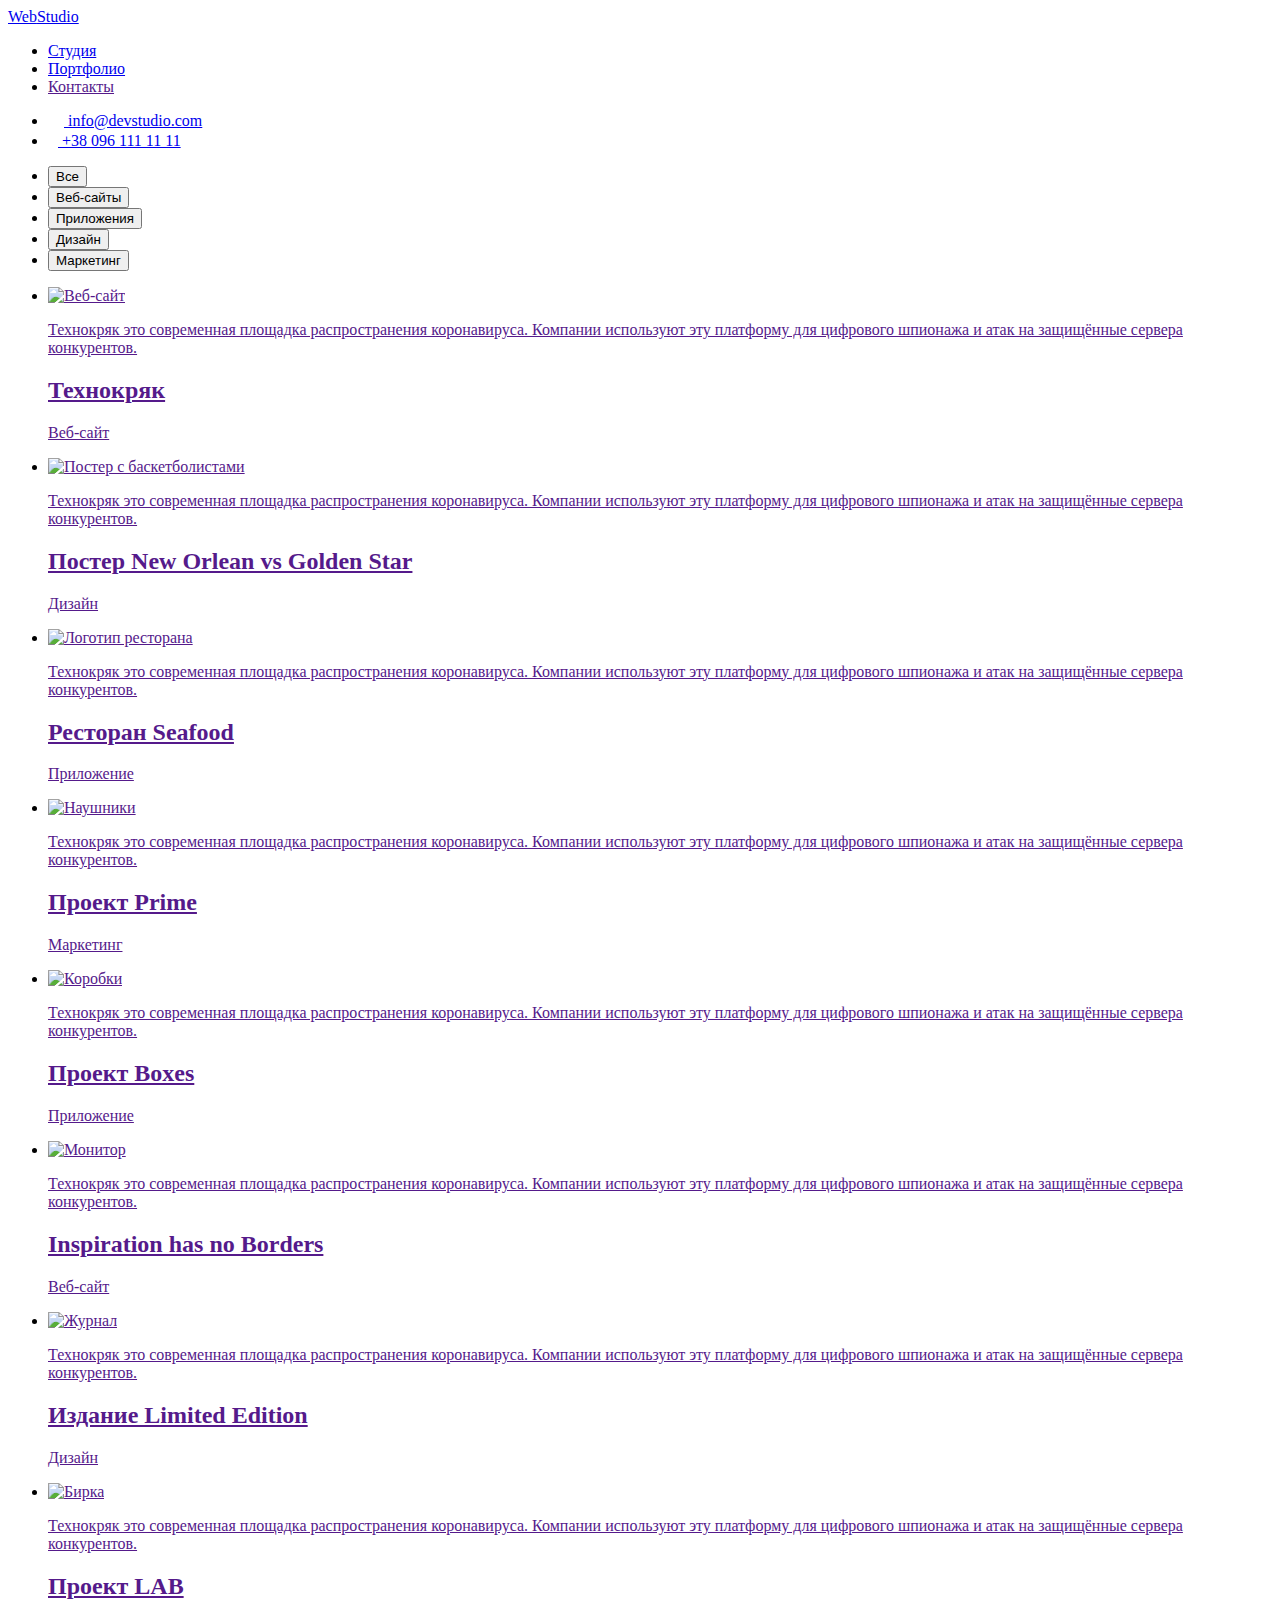
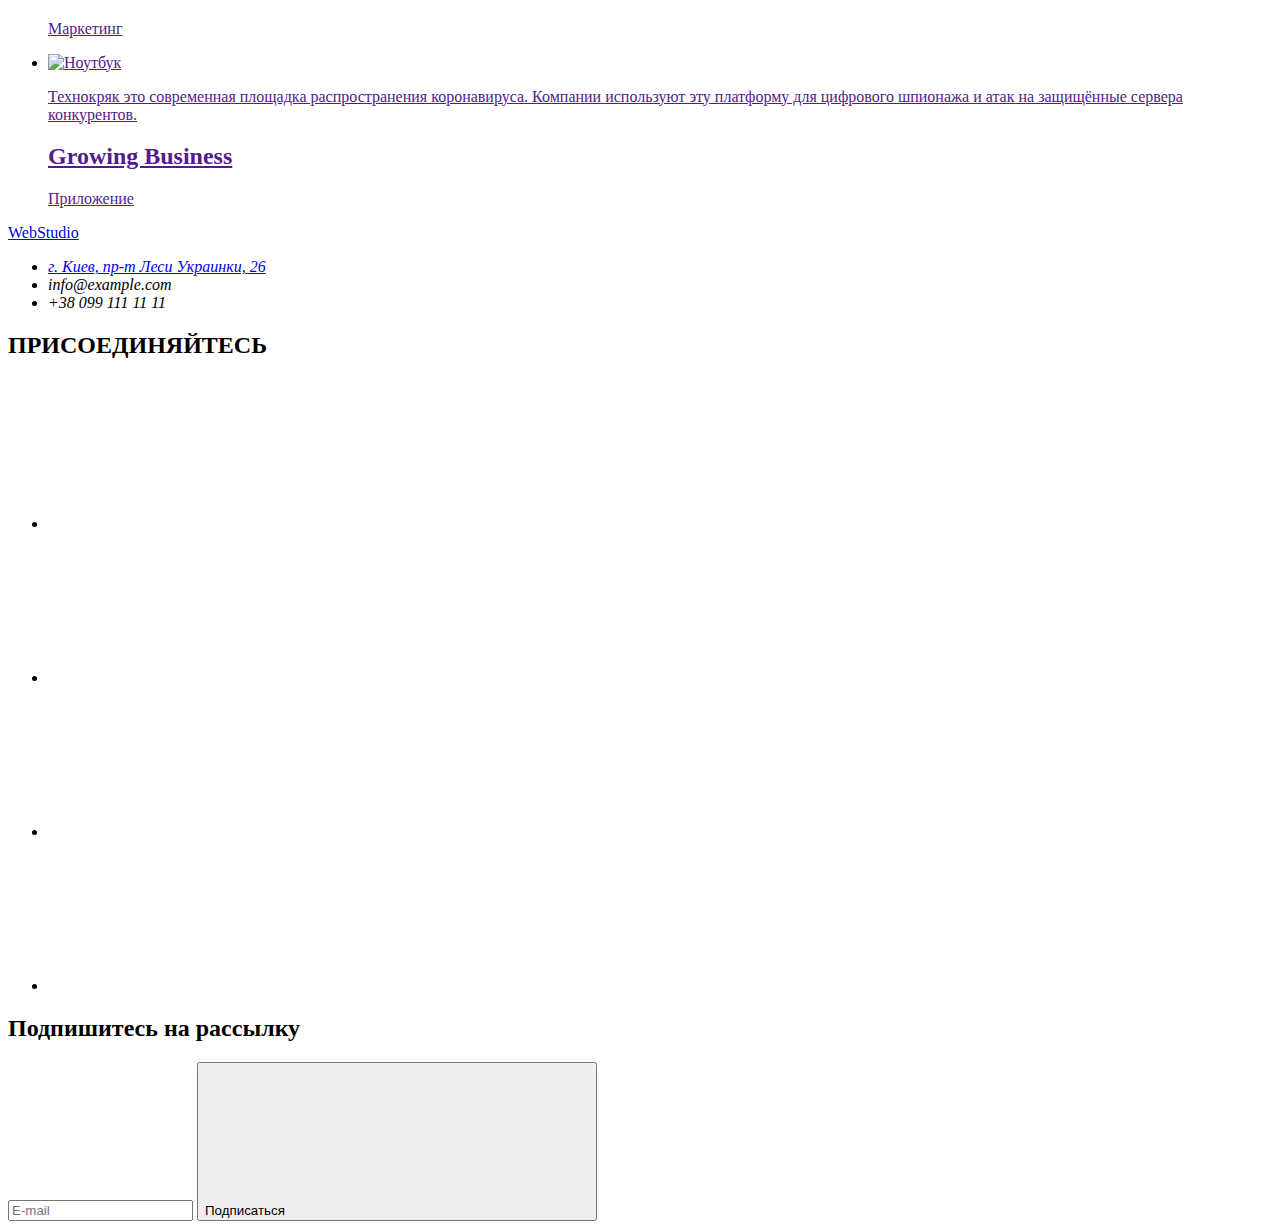
==== portfolio.html @ bdb8c8bd "Add files via upload" ====
<!DOCTYPE html>
<html lang="ru">
  <head>
    <meta charset="UTF-8" />
    <meta http-equiv="X-UA-Compatible" content="IE=edge" />
    <meta name="viewport" content="width=device-width, initial-scale=1.0" />
    <link rel="preconnect" href="https://fonts.gstatic.com" />
    <link
      href="https://fonts.googleapis.com/css2?family=Raleway:wght@700&family=Roboto:wght@400;500;700;900&display=swap"
      rel="stylesheet"
    />
    <link
      rel="stylesheet"
      href="https://cdnjs.cloudflare.com/ajax/libs/modern-normalize/1.0.0/modern-normalize.min.css"
      integrity="sha512-ISS7cAi1PEhQ8jnbJpJZMd29NlhNj4AWYyLOSp2CE/CsHxTCu+r+t0D2yoJudVrd0/8fTVPUVDzY5Tvli75u/g=="
      crossorigin="anonymous"
    />
    <link rel="stylesheet" href="./css/main.min.css" />
    <title>Document</title>
  </head>
  <body>
    <!-- Шапка сайта -->
    <header class="header">
      <div class="container header-container">
        <nav class="navigation">
          <a class="logo-link link" href="index.html">
            <span class="logo-web">Web</span
            ><span class="logo-studio">Studio</span>
          </a>
          <ul class="site-nav list">
            <li class="site-nav__item">
              <a href="index.html" class="site-nav__link link">Студия</a>
            </li>
            <li class="site-nav__item">
              <a href="portfolio.html" class="site-nav__link current link"
                >Портфолио</a
              >
            </li>
            <li class="site-nav__item">
              <a href="" class="site-nav__link link">Контакты</a>
            </li>
          </ul>
        </nav>
        <ul class="contact-list list">
          <li class="contact-link-item">
            <a href="mailto:info@devstudio.com" class="contact-link link">
              <svg class="contact-icon" width="16" height="12">
                <use href="./images/sprite.svg#icon-envelope"></use>
              </svg>
              info@devstudio.com
            </a>
          </li>
          <li class="contact-link-item">
            <a href="tel:+380961111111" class="contact-link link">
              <svg class="contact-icon" width="10" height="16">
                <use href="./images/sprite.svg#icon-smartphone"></use>
              </svg>
              +38 096 111 11 11</a
            >
          </li>
        </ul>
      </div>
    </header>
    <main>
      <!-- Портфолио -->
      <section class="section">
        <div class="container">
          <h1 hidden>Наши проекты</h1>
          <ul class="portfolio-section list">
            <li><button class="portfolio-btn" type="button">Все</button></li>
            <li>
              <button class="portfolio-btn" type="button">Веб-сайты</button>
            </li>
            <li>
              <button class="portfolio-btn" type="button">Приложения</button>
            </li>
            <li><button class="portfolio-btn" type="button">Дизайн</button></li>
            <li>
              <button class="portfolio-btn" type="button">Маркетинг</button>
            </li>
          </ul>
        </div>
        <div class="container">
          <ul class="portfolio-list list">
            <li class="portfolio-list-img">
              <a href="" class="portfolio-link-wrapper link">
                <div class="portfolio-img-wrapper">
                  <img
                    src="./images/projects/project-img-1.jpg"
                    alt="Веб-сайт"
                    width="370"
                    height="294"
                  />
                  <p class="portfolio-overlay">
                    Технокряк это современная площадка распространения
                    коронавируса. Компании используют эту платформу для
                    цифрового шпионажа и атак на защищённые сервера конкурентов.
                  </p>
                </div>
                <div class="porfolio-list-content">
                  <h2 class="portfolio-title">Технокряк</h2>
                  <p class="portfolio-text">Веб-сайт</p>
                </div>
              </a>
            </li>
            <li class="portfolio-list-img">
              <a href="" class="portfolio-link-wrapper link">
                <div class="portfolio-img-wrapper">
                  <img
                    src="./images/projects/project-img-2.jpg"
                    alt="Постер с баскетболистами"
                    width="370"
                    height="294"
                  />
                  <p class="portfolio-overlay">
                    Технокряк это современная площадка распространения
                    коронавируса. Компании используют эту платформу для
                    цифрового шпионажа и атак на защищённые сервера конкурентов.
                  </p>
                </div>
                <div class="porfolio-list-content">
                  <h2 class="portfolio-title">
                    Постер New Orlean vs Golden Star
                  </h2>
                  <p class="portfolio-text">Дизайн</p>
                </div>
              </a>
            </li>
            <li class="portfolio-list-img">
              <a href="" class="portfolio-link-wrapper link">
                <div class="portfolio-img-wrapper">
                  <img
                    src="./images/projects/project-img-3.jpg"
                    alt="Логотип
              ресторана"
                    width="370"
                    height="294"
                  />
                  <p class="portfolio-overlay">
                    Технокряк это современная площадка распространения
                    коронавируса. Компании используют эту платформу для
                    цифрового шпионажа и атак на защищённые сервера конкурентов.
                  </p>
                </div>
                <div class="porfolio-list-content">
                  <h2 class="portfolio-title">Ресторан Seafood</h2>
                  <p class="portfolio-text">Приложение</p>
                </div>
              </a>
            </li>

            <li class="portfolio-list-img">
              <a href="" class="portfolio-link-wrapper link">
                <div class="portfolio-img-wrapper">
                  <img
                    src="./images/projects/project-img-4.jpg"
                    alt="Наушники"
                    width="370"
                    height="294"
                  />
                  <p class="portfolio-overlay">
                    Технокряк это современная площадка распространения
                    коронавируса. Компании используют эту платформу для
                    цифрового шпионажа и атак на защищённые сервера конкурентов.
                  </p>
                </div>
                <div class="porfolio-list-content">
                  <h2 class="portfolio-title">Проект Prime</h2>
                  <p class="portfolio-text">Маркетинг</p>
                </div>
              </a>
            </li>

            <li class="portfolio-list-img">
              <a href="" class="portfolio-link-wrapper link">
                <div class="portfolio-img-wrapper">
                  <img
                    src="./images/projects/project-img-5.jpg"
                    alt="Коробки"
                    width="370"
                    height="294"
                  />
                  <p class="portfolio-overlay">
                    Технокряк это современная площадка распространения
                    коронавируса. Компании используют эту платформу для
                    цифрового шпионажа и атак на защищённые сервера конкурентов.
                  </p>
                </div>
                <div class="porfolio-list-content">
                  <h2 class="portfolio-title">Проект Boxes</h2>
                  <p class="portfolio-text">Приложение</p>
                </div>
              </a>
            </li>

            <li class="portfolio-list-img">
              <a href="" class="portfolio-link-wrapper link">
                <div class="portfolio-img-wrapper">
                  <img
                    src="./images/projects/project-img-6.jpg"
                    alt="Монитор"
                    width="370"
                    height="294"
                  />
                  <p class="portfolio-overlay">
                    Технокряк это современная площадка распространения
                    коронавируса. Компании используют эту платформу для
                    цифрового шпионажа и атак на защищённые сервера конкурентов.
                  </p>
                </div>
                <div class="porfolio-list-content">
                  <h2 class="portfolio-title">Inspiration has no Borders</h2>
                  <p class="portfolio-text">Веб-сайт</p>
                </div>
              </a>
            </li>

            <li class="portfolio-list-img">
              <a href="" class="portfolio-link-wrapper link">
                <div class="portfolio-img-wrapper">
                  <img
                    src="./images/projects/project-img-7.jpg"
                    alt="Журнал"
                    width="370"
                    height="294"
                  />
                  <p class="portfolio-overlay">
                    Технокряк это современная площадка распространения
                    коронавируса. Компании используют эту платформу для
                    цифрового шпионажа и атак на защищённые сервера конкурентов.
                  </p>
                </div>
                <div class="porfolio-list-content">
                  <h2 class="portfolio-title">Издание Limited Edition</h2>
                  <p class="portfolio-text">Дизайн</p>
                </div>
              </a>
            </li>
            <li class="portfolio-list-img">
              <a href="" class="portfolio-link-wrapper link">
                <div class="portfolio-img-wrapper">
                  <img
                    src="./images/projects/project-img-8.jpg"
                    alt="Бирка"
                    width="370"
                    height="294"
                  />
                  <p class="portfolio-overlay">
                    Технокряк это современная площадка распространения
                    коронавируса. Компании используют эту платформу для
                    цифрового шпионажа и атак на защищённые сервера конкурентов.
                  </p>
                </div>
                <div class="porfolio-list-content">
                  <h2 class="portfolio-title">Проект LAB</h2>
                  <p class="portfolio-text">Маркетинг</p>
                </div>
              </a>
            </li>
            <li class="portfolio-list-img">
              <a href="" class="portfolio-link-wrapper link">
                <div class="portfolio-img-wrapper">
                  <img
                    src="./images/projects/project-img-9.jpg"
                    alt="Ноутбук"
                    width="370"
                    height="294"
                  />
                  <p class="portfolio-overlay">
                    Технокряк это современная площадка распространения
                    коронавируса. Компании используют эту платформу для
                    цифрового шпионажа и атак на защищённые сервера конкурентов.
                  </p>
                </div>
                <div class="porfolio-list-content">
                  <h2 class="portfolio-title">Growing Business</h2>
                  <p class="portfolio-text">Приложение</p>
                </div>
              </a>
            </li>
          </ul>
        </div>
      </section>
    </main>
    <!-- Футер -->
    <footer>
      <div class="footer-container container">
        <div class="contact-footer">
          <div class="footer-logo">
            <a class="logo-link link" href="index.html">
              <span class="logo-web">Web</span
              ><span class="logo-studio-footer">Studio</span>
            </a>
          </div>
          <address>
            <ul class="list">
              <li>
                <a
                  href="https://goo.gl/maps/DzLWiFUtqQAKY1di6"
                  class="add-link link"
                  target="_blank"
                  rel="noopener noreferrer"
                  >г. Киев, пр-т Леси Украинки, 26</a
                >
              </li>
              <li class="contact-link">
                <a href="mailto:info@example.com"></a>info@example.com
              </li>
              <li class="contact-link">
                <a href="tel:+380991111111"></a>+38 099 111 11 11
              </li>
            </ul>
          </address>
        </div>
        <div class="join-container">
          <h2 class="join-title">ПРИСОЕДИНЯЙТЕСЬ</h2>
          <ul class="join-list list">
            <li>
              <a href="" class="join-footer-link">
                <svg class="join-icon">
                  <use href="./images/sprite.svg#icon-instagram"></use>
                </svg>
              </a>
            </li>
            <li>
              <a href="" class="join-footer-link">
                <svg class="join-icon">
                  <use href="./images/sprite.svg#icon-twitter"></use>
                </svg>
              </a>
            </li>
            <li>
              <a href="" class="join-footer-link">
                <svg class="join-icon">
                  <use href="./images/sprite.svg#icon-facebook"></use>
                </svg>
              </a>
            </li>
            <li>
              <a href="" class="join-footer-link">
                <svg class="join-icon">
                  <use href="./images/sprite.svg#icon-linkedin"></use>
                </svg>
              </a>
            </li>
          </ul>
        </div>
        <div class="footer-email-input">
          <h2 class="footer-input-title">Подпишитесь на рассылку</h2>
          <label class="footer-email-form">
            <input
              type="email"
              name="user-email"
              class="footer-form-input"
              placeholder="E-mail"
              required
            />
          </label>
          <button type="submit" class="footer-form-btn">
            Подписаться
            <svg class="footer-form-btn-icon">
              <use href="./images/sprite.svg#icon-send"></use>
            </svg>
          </button>
        </div>
      </div>
    </footer>
  </body>
</html>
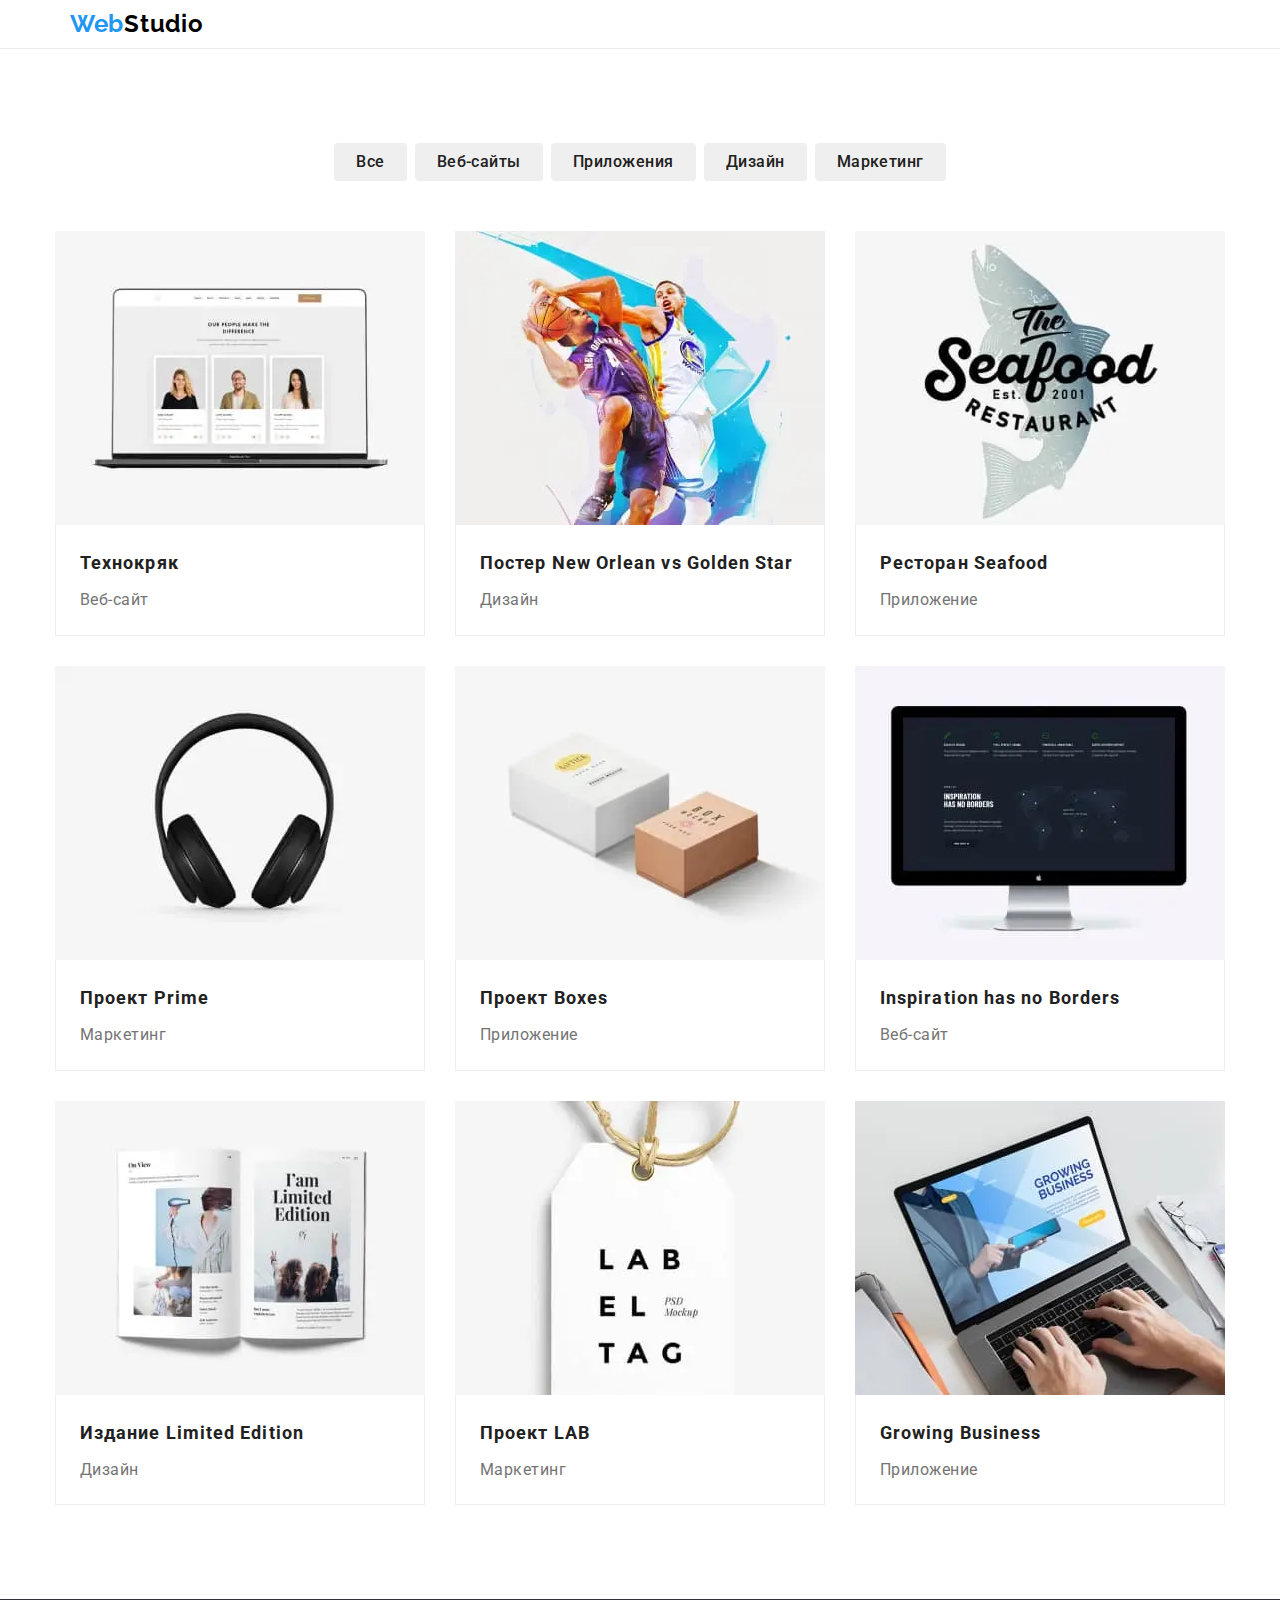
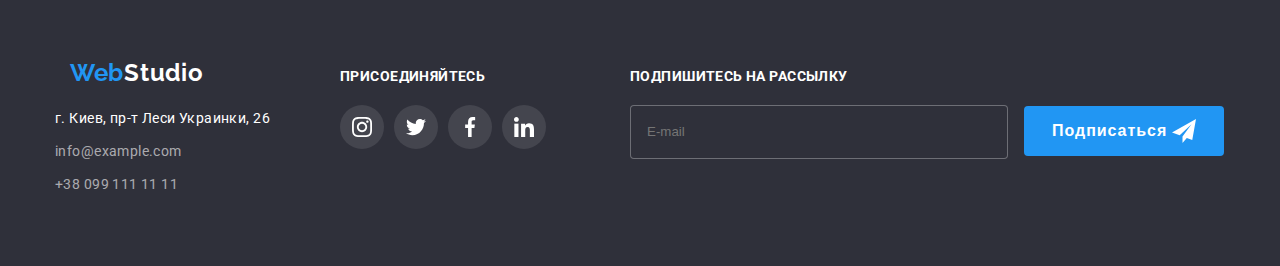
==== commit db443c34: "hw-8" ====
--- a/portfolio.html
+++ b/portfolio.html
@@ -85,12 +85,57 @@
             <li class="portfolio-list-img">
               <a href="" class="portfolio-link-wrapper link">
                 <div class="portfolio-img-wrapper">
-                  <img
-                    src="./images/projects/project-img-1.jpg"
-                    alt="Веб-сайт"
-                    width="370"
-                    height="294"
-                  />
+                  <picture class="picture">
+                    <source
+                      srcset="
+                        ./images/projects/project-1-pc.webp    1x,
+                        ./images/projects/project-1-pc@2x.webp 2x
+                      "
+                      media="(min-width: 1200px)"
+                      type="image/webp"
+                    />
+                    <source
+                      srcset="
+                        ./images/projects/project-1-pc.jpg    1x,
+                        ./images/projects/project-1-pc@2x.jpg 2x
+                      "
+                      media="(min-width: 1200px)"
+                    />
+                    <source
+                      srcset="
+                        ./images/projects/project-1-tab.webp    1x,
+                        ./images/projects/project-1-tab@2x.webp 2x
+                      "
+                      media="(min-width: 768px)"
+                      type="image/webp"
+                    />
+                    <source
+                      srcset="
+                        ./images/projects/project-1-tab.jpg    1x,
+                        ./images/projects/project-1-tab@2x.jpg 2x
+                      "
+                      media="(min-width: 768px)"
+                    />
+                    <source
+                      srcset="
+                        ./images/projects/project-1-mob.webp    1x,
+                        ./images/projects/project-1-mob@2x.webp 2x
+                      "
+                      media="(max-width: 767px)"
+                      type="image/webp"
+                    />
+                    <source
+                      srcset="
+                        ./images/projects/project-1-mob.jpg    1x,
+                        ./images/projects/project-1-mob@2x.jpg 2x
+                      "
+                      media="(max-width: 767px)"
+                    />
+                    <img
+                      src="./images/projects/project-1-pc.jpg"
+                      alt="Веб-сайт"
+                    />
+                  </picture>
                   <p class="portfolio-overlay">
                     Технокряк это современная площадка распространения
                     коронавируса. Компании используют эту платформу для
@@ -106,12 +151,57 @@
             <li class="portfolio-list-img">
               <a href="" class="portfolio-link-wrapper link">
                 <div class="portfolio-img-wrapper">
-                  <img
-                    src="./images/projects/project-img-2.jpg"
-                    alt="Постер с баскетболистами"
-                    width="370"
-                    height="294"
-                  />
+                  <picture class="picture">
+                    <source
+                      srcset="
+                        ./images/projects/project-2-pc.webp    1x,
+                        ./images/projects/project-2-pc@2x.webp 2x
+                      "
+                      media="(min-width: 1200px)"
+                      type="image/webp"
+                    />
+                    <source
+                      srcset="
+                        ./images/projects/project-2-pc.jpg    1x,
+                        ./images/projects/project-2-pc@2x.jpg 2x
+                      "
+                      media="(min-width: 1200px)"
+                    />
+                    <source
+                      srcset="
+                        ./images/projects/project-2-tab.webp    1x,
+                        ./images/projects/project-2-tab@2x.webp 2x
+                      "
+                      media="(min-width: 768px)"
+                      type="image/webp"
+                    />
+                    <source
+                      srcset="
+                        ./images/projects/project-2-tab.jpg    1x,
+                        ./images/projects/project-2-tab@2x.jpg 2x
+                      "
+                      media="(min-width: 768px)"
+                    />
+                    <source
+                      srcset="
+                        ./images/projects/project-2-mob.webp    1x,
+                        ./images/projects/project-2-mob@2x.webp 2x
+                      "
+                      media="(max-width: 767px)"
+                      type="image/webp"
+                    />
+                    <source
+                      srcset="
+                        ./images/projects/project-2-mob.jpg    1x,
+                        ./images/projects/project-2-mob@2x.jpg 2x
+                      "
+                      media="(max-width: 767px)"
+                    />
+                    <img
+                      src="./images/projects/project-2-pc.jpg"
+                      alt="Постер с баскетболистами"
+                    />
+                  </picture>
                   <p class="portfolio-overlay">
                     Технокряк это современная площадка распространения
                     коронавируса. Компании используют эту платформу для
@@ -129,13 +219,57 @@
             <li class="portfolio-list-img">
               <a href="" class="portfolio-link-wrapper link">
                 <div class="portfolio-img-wrapper">
-                  <img
-                    src="./images/projects/project-img-3.jpg"
-                    alt="Логотип
-              ресторана"
-                    width="370"
-                    height="294"
-                  />
+                  <picture class="picture">
+                    <source
+                      srcset="
+                        ./images/projects/project-3-pc.webp    1x,
+                        ./images/projects/project-3-pc@2x.webp 2x
+                      "
+                      media="(min-width: 1200px)"
+                      type="image/webp"
+                    />
+                    <source
+                      srcset="
+                        ./images/projects/project-3-pc.jpg    1x,
+                        ./images/projects/project-3-pc@2x.jpg 2x
+                      "
+                      media="(min-width: 1200px)"
+                    />
+                    <source
+                      srcset="
+                        ./images/projects/project-3-tab.webp    1x,
+                        ./images/projects/project-3-tab@2x.webp 2x
+                      "
+                      media="(min-width: 768px)"
+                      type="image/webp"
+                    />
+                    <source
+                      srcset="
+                        ./images/projects/project-3-tab.jpg    1x,
+                        ./images/projects/project-3-tab@2x.jpg 2x
+                      "
+                      media="(min-width: 768px)"
+                    />
+                    <source
+                      srcset="
+                        ./images/projects/project-3-mob.webp    1x,
+                        ./images/projects/project-3-mob@2x.webp 2x
+                      "
+                      media="(max-width: 767px)"
+                      type="image/webp"
+                    />
+                    <source
+                      srcset="
+                        ./images/projects/project-3-mob.jpg    1x,
+                        ./images/projects/project-3-mob@2x.jpg 2x
+                      "
+                      media="(max-width: 767px)"
+                    />
+                    <img
+                      src="./images/projects/project-3-pc.jpg"
+                      alt="Логотип ресторана"
+                    />
+                  </picture>
                   <p class="portfolio-overlay">
                     Технокряк это современная площадка распространения
                     коронавируса. Компании используют эту платформу для
@@ -152,12 +286,58 @@
             <li class="portfolio-list-img">
               <a href="" class="portfolio-link-wrapper link">
                 <div class="portfolio-img-wrapper">
-                  <img
-                    src="./images/projects/project-img-4.jpg"
-                    alt="Наушники"
-                    width="370"
-                    height="294"
-                  />
+                  <picture class="picture">
+                    <source
+                      srcset="
+                        ./images/projects/project-4-pc.webp    1x,
+                        ./images/projects/project-4-pc@2x.webp 2x
+                      "
+                      media="(min-width: 1200px)"
+                      type="image/webp"
+                    />
+                    <source
+                      srcset="
+                        ./images/projects/project-4-pc.jpg    1x,
+                        ./images/projects/project-4-pc@2x.jpg 2x
+                      "
+                      media="(min-width: 1200px)"
+                    />
+                    <source
+                      srcset="
+                        ./images/projects/project-4-tab.webp    1x,
+                        ./images/projects/project-4-tab@2x.webp 2x
+                      "
+                      media="(min-width: 768px)"
+                      type="image/webp"
+                    />
+                    <source
+                      srcset="
+                        ./images/projects/project-4-tab.jpg    1x,
+                        ./images/projects/project-4-tab@2x.jpg 2x
+                      "
+                      media="(min-width: 768px)"
+                    />
+                    <source
+                      srcset="
+                        ./images/projects/project-4-mob.webp    1x,
+                        ./images/projects/project-4-mob@2x.webp 2x
+                      "
+                      media="(max-width: 767px)"
+                      type="image/webp"
+                    />
+                    <source
+                      srcset="
+                        ./images/projects/project-4-mob.jpg    1x,
+                        ./images/projects/project-4-mob@2x.jpg 2x
+                      "
+                      media="(max-width: 767px)"
+                    />
+                    <img
+                      src="./images/projects/project-4-pc.jpg"
+                      alt="Наушники"
+                    />
+                  </picture>
+
                   <p class="portfolio-overlay">
                     Технокряк это современная площадка распространения
                     коронавируса. Компании используют эту платформу для
@@ -174,12 +354,58 @@
             <li class="portfolio-list-img">
               <a href="" class="portfolio-link-wrapper link">
                 <div class="portfolio-img-wrapper">
-                  <img
-                    src="./images/projects/project-img-5.jpg"
-                    alt="Коробки"
-                    width="370"
-                    height="294"
-                  />
+                  <picture class="picture">
+                    <source
+                      srcset="
+                        ./images/projects/project-5-pc.webp    1x,
+                        ./images/projects/project-5-pc@2x.webp 2x
+                      "
+                      media="(min-width: 1200px)"
+                      type="image/webp"
+                    />
+                    <source
+                      srcset="
+                        ./images/projects/project-5-pc.jpg    1x,
+                        ./images/projects/project-5-pc@2x.jpg 2x
+                      "
+                      media="(min-width: 1200px)"
+                    />
+                    <source
+                      srcset="
+                        ./images/projects/project-5-tab.webp    1x,
+                        ./images/projects/project-5-tab@2x.webp 2x
+                      "
+                      media="(min-width: 768px)"
+                      type="image/webp"
+                    />
+                    <source
+                      srcset="
+                        ./images/projects/project-5-tab.jpg    1x,
+                        ./images/projects/project-5-tab@2x.jpg 2x
+                      "
+                      media="(min-width: 768px)"
+                    />
+                    <source
+                      srcset="
+                        ./images/projects/project-5-mob.webp    1x,
+                        ./images/projects/project-5-mob@2x.webp 2x
+                      "
+                      media="(max-width: 767px)"
+                      type="image/webp"
+                    />
+                    <source
+                      srcset="
+                        ./images/projects/project-5-mob.jpg    1x,
+                        ./images/projects/project-5-mob@2x.jpg 2x
+                      "
+                      media="(max-width: 767px)"
+                    />
+                    <img
+                      src="./images/projects/project-5-pc.jpg"
+                      alt="Коробки"
+                    />
+                  </picture>
+
                   <p class="portfolio-overlay">
                     Технокряк это современная площадка распространения
                     коронавируса. Компании используют эту платформу для
@@ -196,12 +422,58 @@
             <li class="portfolio-list-img">
               <a href="" class="portfolio-link-wrapper link">
                 <div class="portfolio-img-wrapper">
-                  <img
-                    src="./images/projects/project-img-6.jpg"
-                    alt="Монитор"
-                    width="370"
-                    height="294"
-                  />
+                  <picture class="picture">
+                    <source
+                      srcset="
+                        ./images/projects/project-6-pc.webp    1x,
+                        ./images/projects/project-6-pc@2x.webp 2x
+                      "
+                      media="(min-width: 1200px)"
+                      type="image/webp"
+                    />
+                    <source
+                      srcset="
+                        ./images/projects/project-6-pc.jpg    1x,
+                        ./images/projects/project-6-pc@2x.jpg 2x
+                      "
+                      media="(min-width: 1200px)"
+                    />
+                    <source
+                      srcset="
+                        ./images/projects/project-6-tab.webp    1x,
+                        ./images/projects/project-6-tab@2x.webp 2x
+                      "
+                      media="(min-width: 768px)"
+                      type="image/webp"
+                    />
+                    <source
+                      srcset="
+                        ./images/projects/project-6-tab.jpg    1x,
+                        ./images/projects/project-6-tab@2x.jpg 2x
+                      "
+                      media="(min-width: 768px)"
+                    />
+                    <source
+                      srcset="
+                        ./images/projects/project-6-mob.webp    1x,
+                        ./images/projects/project-6-mob@2x.webp 2x
+                      "
+                      media="(max-width: 767px)"
+                      type="image/webp"
+                    />
+                    <source
+                      srcset="
+                        ./images/projects/project-6-mob.jpg    1x,
+                        ./images/projects/project-6-mob@2x.jpg 2x
+                      "
+                      media="(max-width: 767px)"
+                    />
+                    <img
+                      src="./images/projects/project-6-pc.jpg"
+                      alt="Монитор"
+                    />
+                  </picture>
+
                   <p class="portfolio-overlay">
                     Технокряк это современная площадка распространения
                     коронавируса. Компании используют эту платформу для
@@ -218,12 +490,58 @@
             <li class="portfolio-list-img">
               <a href="" class="portfolio-link-wrapper link">
                 <div class="portfolio-img-wrapper">
-                  <img
-                    src="./images/projects/project-img-7.jpg"
-                    alt="Журнал"
-                    width="370"
-                    height="294"
-                  />
+                  <picture class="picture">
+                    <source
+                      srcset="
+                        ./images/projects/project-7-pc.webp    1x,
+                        ./images/projects/project-7-pc@2x.webp 2x
+                      "
+                      media="(min-width: 1200px)"
+                      type="image/webp"
+                    />
+                    <source
+                      srcset="
+                        ./images/projects/project-7-pc.jpg    1x,
+                        ./images/projects/project-7-pc@2x.jpg 2x
+                      "
+                      media="(min-width: 1200px)"
+                    />
+                    <source
+                      srcset="
+                        ./images/projects/project-7-tab.webp    1x,
+                        ./images/projects/project-7-tab@2x.webp 2x
+                      "
+                      media="(min-width: 768px)"
+                      type="image/webp"
+                    />
+                    <source
+                      srcset="
+                        ./images/projects/project-7-tab.jpg    1x,
+                        ./images/projects/project-7-tab@2x.jpg 2x
+                      "
+                      media="(min-width: 768px)"
+                    />
+                    <source
+                      srcset="
+                        ./images/projects/project-7-mob.webp    1x,
+                        ./images/projects/project-7-mob@2x.webp 2x
+                      "
+                      media="(max-width: 767px)"
+                      type="image/webp"
+                    />
+                    <source
+                      srcset="
+                        ./images/projects/project-7-mob.jpg    1x,
+                        ./images/projects/project-7-mob@2x.jpg 2x
+                      "
+                      media="(max-width: 767px)"
+                    />
+                    <img
+                      src="./images/projects/project-7-pc.jpg"
+                      alt="Журнал"
+                    />
+                  </picture>
+
                   <p class="portfolio-overlay">
                     Технокряк это современная площадка распространения
                     коронавируса. Компании используют эту платформу для
@@ -239,12 +557,54 @@
             <li class="portfolio-list-img">
               <a href="" class="portfolio-link-wrapper link">
                 <div class="portfolio-img-wrapper">
-                  <img
-                    src="./images/projects/project-img-8.jpg"
-                    alt="Бирка"
-                    width="370"
-                    height="294"
-                  />
+                  <picture class="picture">
+                    <source
+                      srcset="
+                        ./images/projects/project-8-pc.webp    1x,
+                        ./images/projects/project-8-pc@2x.webp 2x
+                      "
+                      media="(min-width: 1200px)"
+                      type="image/webp"
+                    />
+                    <source
+                      srcset="
+                        ./images/projects/project-8-pc.jpg    1x,
+                        ./images/projects/project-8-pc@2x.jpg 2x
+                      "
+                      media="(min-width: 1200px)"
+                    />
+                    <source
+                      srcset="
+                        ./images/projects/project-8-tab.webp    1x,
+                        ./images/projects/project-8-tab@2x.webp 2x
+                      "
+                      media="(min-width: 768px)"
+                      type="image/webp"
+                    />
+                    <source
+                      srcset="
+                        ./images/projects/project-8-tab.jpg    1x,
+                        ./images/projects/project-8-tab@2x.jpg 2x
+                      "
+                      media="(min-width: 768px)"
+                    />
+                    <source
+                      srcset="
+                        ./images/projects/project-8-mob.webp    1x,
+                        ./images/projects/project-8-mob@2x.webp 2x
+                      "
+                      media="(max-width: 767px)"
+                      type="image/webp"
+                    />
+                    <source
+                      srcset="
+                        ./images/projects/project-8-mob.jpg    1x,
+                        ./images/projects/project-8-mob@2x.jpg 2x
+                      "
+                      media="(max-width: 767px)"
+                    />
+                    <img src="./images/projects/project-8-pc.jpg" alt="Бирка" />
+                  </picture>
                   <p class="portfolio-overlay">
                     Технокряк это современная площадка распространения
                     коронавируса. Компании используют эту платформу для
@@ -260,12 +620,57 @@
             <li class="portfolio-list-img">
               <a href="" class="portfolio-link-wrapper link">
                 <div class="portfolio-img-wrapper">
-                  <img
-                    src="./images/projects/project-img-9.jpg"
-                    alt="Ноутбук"
-                    width="370"
-                    height="294"
-                  />
+                  <picture class="picture">
+                    <source
+                      srcset="
+                        ./images/projects/project-9-pc.webp    1x,
+                        ./images/projects/project-9-pc@2x.webp 2x
+                      "
+                      media="(min-width: 1200px)"
+                      type="image/webp"
+                    />
+                    <source
+                      srcset="
+                        ./images/projects/project-9-pc.jpg    1x,
+                        ./images/projects/project-9-pc@2x.jpg 2x
+                      "
+                      media="(min-width: 1200px)"
+                    />
+                    <source
+                      srcset="
+                        ./images/projects/project-9-tab.webp    1x,
+                        ./images/projects/project-9-tab@2x.webp 2x
+                      "
+                      media="(min-width: 768px)"
+                      type="image/webp"
+                    />
+                    <source
+                      srcset="
+                        ./images/projects/project-9-tab.jpg    1x,
+                        ./images/projects/project-9-tab@2x.jpg 2x
+                      "
+                      media="(min-width: 768px)"
+                    />
+                    <source
+                      srcset="
+                        ./images/projects/project-9-mob.webp    1x,
+                        ./images/projects/project-9-mob@2x.webp 2x
+                      "
+                      media="(max-width: 767px)"
+                      type="image/webp"
+                    />
+                    <source
+                      srcset="
+                        ./images/projects/project-9-mob.jpg    1x,
+                        ./images/projects/project-9-mob@2x.jpg 2x
+                      "
+                      media="(max-width: 767px)"
+                    />
+                    <img
+                      src="./images/projects/project-9-pc.jpg"
+                      alt="Ноутбук"
+                    />
+                  </picture>
                   <p class="portfolio-overlay">
                     Технокряк это современная площадка распространения
                     коронавируса. Компании используют эту платформу для
--- a/css/main.min.css
+++ b/css/main.min.css
@@ -0,0 +1,2 @@
+h1,h2,h3,h4,h5,h6,p{margin-top:0;margin-bottom:0}ul,ol{margin-top:0;margin-bottom:0;padding-left:0}img{display:block}body{font-family:Roboto, sans-serif;margin:0}.link{text-decoration:none}.list{list-style:none}.section{padding-top:60px;padding-bottom:60px}@media screen and (min-width: 1200px){.section{padding-top:94px;padding-bottom:94px}}.container{width:100%;padding-left:15px;padding-right:15px;box-sizing:border-box}@media screen and (min-width: 480px){.container{width:480px;margin:0 auto}}@media screen and (min-width: 768px){.container{width:768px}}@media screen and (min-width: 1200px){.container{width:1200px}}:root{--first-color: #ffffff;--second-color: #212121;--accent-color: #2196f3;--duration: 250ms;--timing-function: cubic-bezier(0.4, 0, 0.2, 1)}.visually-hidden{position:absolute !important;clip:rect(1px 1px 1px 1px);clip:rect(1px, 1px, 1px, 1px);padding:0 !important;border:0 !important;height:1px !important;width:1px !important;overflow:hidden}.modal-btn{font-weight:700;font-size:16px;line-height:1.87;letter-spacing:0.06em;color:var(--first-color);background:var(--accent-color);cursor:pointer;padding:10px 32px;border:0;border-radius:4px;transition:background var(--timing-function) var(--duration)}.modal-btn:hover,.modal-btn:focus{background:#188ce8}.social-list-link{display:flex;justify-content:center;align-items:center;width:44px;height:44px;border-radius:50%;background-color:transparent;transition:background-color var(--timing-function) var(--duration)}.social-list-link:hover,.social-list-link:focus{background-color:var(--accent-color)}.social-list-link:hover .social-list-icon,.social-list-link:focus .social-list-icon{fill:var(--first-color)}.social-list{display:flex;justify-content:space-between}.social-list-icon{width:20px;height:20px;fill:#afb1b8;transition:fill var(--timing-function) var(--duration)}.backdrop{position:fixed;width:100vw;height:100vh;top:0;left:0;background-color:rgba(0,0,0,0.2);z-index:100;transition:opacity var(--timing-function) var(--duration),visibility var(--timing-function) var(--duration)}.is-hidden{opacity:0;visibility:hidden;pointer-events:none}.modal{position:absolute;width:528px;height:581px;background-color:var(--first-color);top:50%;left:50%;transform:translate(-50%, -50%);border-radius:4px;padding:40px}.modal-close-btn{position:absolute;top:8px;right:8px;width:30px;height:30px;padding:0;background-color:transparent;cursor:pointer;border:1px solid rgba(0,0,0,0.1);border-radius:50%;transition:transform var(--timing-function) var(--duration)}.close-btn-icon{position:absolute;top:50%;left:50%;transform:translate(-50%, -50%);width:18px;height:18px}.close-btn-icon:hover,.close-btn-icon:focus{fill:var(--accent-color)}.modal-form{display:flex;flex-direction:column}.modal-form-head{font-weight:700;font-size:20px;line-height:1.17;text-align:center;letter-spacing:0.03em;margin-bottom:12px;color:var(--second-color)}.modal-form-input{width:100%;height:40px;border:1px solid rgba(33,33,33,0.2);border-radius:4px;padding-left:42px}.modal-form-input:focus{border-color:var(--accent-color);outline:none}.modal-form-input:focus+.modal-form-icon{fill:var(--accent-color)}.modal-form-input-wrapper{position:relative;display:block;margin-top:4px}.modal-form-field{font-weight:400;font-size:12px;line-height:1.16;letter-spacing:0.01em;color:#757575;margin-top:10px}.modal-form-icon{position:absolute;top:50%;left:15px;transform:translateY(-50%);width:18px;height:18px}.modal-form-message{height:120px;width:100%;border:1px solid rgba(33,33,33,0.2);border-radius:4px;resize:none;padding:12px 16px;margin-top:4px}.modal-form-message::placeholder{font-weight:normal;font-size:14px;line-height:1.14;letter-spacing:0.01em;color:rgba(117,117,117,0.5)}.modal-form-message:focus{border-color:var(--accent-color);outline:none}.modal-form-checkbox-policy{font-weight:normal;font-size:14px;line-height:1.71;letter-spacing:0.03em;color:#757575;margin-top:20px}.modal-form-checkbox-policy::before{content:"";display:inline-block;vertical-align:middle;width:16px;height:15px;border:2px solid var(--second-color);border-radius:2px;cursor:pointer;margin-right:8px}.modal-form-checkbox:checked+.modal-form-checkbox-policy::before{background-image:url(../images/check.svg);border-color:var(--accent-color)}.modal-form-checkbox:focus+.modal-form-checkbox-policy::before{outline:var(--accent-color)}.modal-form-btn{align-self:center;font-weight:700;font-size:16px;line-height:1.87;letter-spacing:0.06em;color:var(--first-color);background:var(--accent-color);cursor:pointer;padding:10px 55px;border:0;border-radius:4px;box-shadow:0px 4px 4px rgba(0,0,0,0.15);transition:background var(--timing-function) var(--duration);margin-top:30px}.modal-form-btn:hover,.modal-form-btn:focus{background:#188ce8}.mobile-menu{position:fixed;top:0;left:0;width:100vw;height:100vh;background-color:#eb94d5;overflow:auto;opacity:0;visibility:hidden;pointer-events:none}.mobile-menu__container{position:relative;padding-top:48px;padding-bottom:48px}.mobile-menu__close-btn{position:absolute;top:10px;right:0;line-height:0;background-color:transparent;border:none;padding:0;margin-right:10px}.mobile-menu__close-icon{width:40px;height:40px;fill:#212121}.mobile-menu.is-open{opacity:1;visibility:visible;pointer-events:auto}.header{border-bottom:1px solid #ececec}.header__mobile-menu-btn{line-height:0;background-color:transparent;border:none;padding:0;margin-right:10px}.header__mobile-menu-icon{width:40px;height:40px;fill:#000000}.header-container{display:flex;justify-content:space-between;align-items:center;margin-top:10px;margin-bottom:10px}.logo-link{font-family:Raleway, sans-serif;font-weight:700;font-size:24px;line-height:1.16;letter-spacing:0.03em;margin-left:15px}.logo-web{color:var(--accent-color)}.logo-studio{color:#000000}.site-nav{display:none}.contact-list{display:none}.hero-section{background:#c4c4c4;display:flex;text-align:center;padding-top:200px;padding-bottom:200px;background-image:linear-gradient(rgba(47,48,58,0.4), rgba(47,48,58,0.4)),url("../images/bg-hero/bg-hero-pc.jpg");background-size:cover;max-width:1600px;margin:0 auto}.hero-title{font-weight:900;font-size:44px;line-height:1.36;text-align:center;letter-spacing:0.06em;text-transform:uppercase;color:var(--first-color);margin-bottom:30px}.feature__list-icon{display:flex;justify-content:center;align-items:center;margin-bottom:30px;background-color:#f5f4fa;border-radius:4px;width:450px;height:120px}.feature__icon{width:70px;height:70px}.feature__title{font-weight:700;font-size:14px;line-height:1.14;letter-spacing:0.03em;text-transform:uppercase;color:var(--second-color);margin-bottom:10px;text-align:center}.feature__text{font-weight:400;font-size:14px;line-height:1.71;letter-spacing:0.03em;color:#757575}.feature__list-item{margin-bottom:30px}@media screen and (min-width: 768px){.feature__list-icon{width:354px}.feature__list{display:flex;flex-wrap:wrap;margin-left:-30px}.feature__list-item{flex-basis:calc((100% - 60px) / 2);margin-left:30px}.feature__title{text-align:left}}@media screen and (min-width: 1200px){.feature__list-icon{width:270px}.feature__list{justify-content:space-between;margin-left:-30px}.feature__list-item{flex-basis:calc((100% - 120px) / 4);margin-left:30px}}.about-section{padding-bottom:94px;display:none}@media screen and (min-width: 1200px){.about-section{display:block}.section-title{font-weight:700;font-size:36px;line-height:1.16;text-align:center;letter-spacing:0.03em;color:var(--second-color);margin-bottom:50px}.about-section-list{display:flex;flex-wrap:wrap;margin-left:-30px;margin-top:-50px}.about-section-item{flex-basis:calc((100% - 90px) / 3);margin-left:30px;margin-top:50px}.about-img-wrapper{position:relative}.about-img-overlay{position:absolute;bottom:0;left:0;font-weight:700;font-size:16px;line-height:1.17;letter-spacing:0.03em;text-transform:uppercase;padding-top:27px;padding-bottom:27px;text-align:center;width:100%;background-color:rgba(47,48,58,0.8);color:var(--first-color)}.about-picture{width:370px;height:294px}}.team{background-color:#f5f4fa}.team__title{font-weight:500;font-size:16px;line-height:1.18;letter-spacing:0.03em;color:var(--second-color);margin-bottom:10px}.team__list{display:flex;flex-wrap:wrap;margin-left:-30px;margin-top:-30px}.team__list-item{flex-basis:calc((100% - 120px) / 4);margin-left:30px;margin-top:30px;background-color:#ffffff;box-shadow:0px 1px 3px rgba(0,0,0,0.12),0px 1px 1px rgba(0,0,0,0.14),0px 2px 1px rgba(0,0,0,0.2);border-radius:0px 0px 4px 4px}.team__list-content{padding-top:30px;padding-bottom:30px;text-align:center;padding-left:32px;padding-right:32px}.team__position{font-weight:400;font-size:16px;line-height:1.18;letter-spacing:0.03em;color:#757575;margin-bottom:16px}.client-list{display:flex;justify-content:space-between;align-items:center}.client-link{display:flex;width:170px;height:90px;align-items:center;justify-content:center;border-radius:4px;border:1px solid #afb1b8;transition:border-color var(--timing-function) var(--duration)}.client-link:hover,.client-link:focus{border-color:var(--accent-color)}.client-link:hover .client-icon,.client-link:focus .client-icon{fill:var(--accent-color)}.client-icon{width:106px;height:60px;fill:#afb1b8;transition:fill var(--timing-function) var(--duration)}footer{background:#2f303a;padding-top:60px;padding-bottom:60px}.footer-container{display:flex;align-items:baseline}.contact-footer{margin-right:70px}.add-link{font-style:normal;font-weight:400;font-size:14px;line-height:1.71;letter-spacing:0.03em;color:var(--first-color);display:inline-block;margin-bottom:9px}.footer-logo{margin-bottom:20px}.logo-studio-footer{color:var(--first-color)}.contact-link{font-style:normal;font-weight:400;font-size:14px;line-height:1.71;letter-spacing:0.03em;color:rgba(255,255,255,0.6);margin-bottom:9px;cursor:pointer;transition:color var(--timing-function) var(--duration)}.join-title{font-style:normal;font-weight:700;font-size:14px;line-height:1.17;letter-spacing:0.03em;color:var(--first-color);margin-bottom:20px}.join-list{display:flex}.join-footer-link{display:flex;justify-content:center;align-items:center;width:44px;height:44px;border-radius:50%;background-color:rgba(255,255,255,0.1);margin-right:10px;transition:background-color var(--timing-function) var(--duration)}.join-footer-link:hover,.join-footer-link:focus{background-color:var(--accent-color)}.join-icon{fill:#ffffff;width:20px;height:20px}.footer-email-input{margin-left:74px}.footer-input-title{font-style:normal;text-transform:uppercase;font-weight:700;font-size:14px;line-height:1.17;letter-spacing:0.03em;color:var(--first-color);margin-bottom:20px}.footer-form-input{width:358px;height:50px;padding-left:16px;border:1px solid rgba(255,255,255,0.3);border-radius:4px;background-color:#2f303a;color:var(--first-color)}.footer-form-btn{display:inline-flex;position:relative;margin-left:12px;padding:10px 28px;min-width:200px;background-color:var(--accent-color);color:var(--first-color);text-align:center;font-weight:700;font-size:16px;line-height:1.87;letter-spacing:0.06em;border-radius:4px;border:none;cursor:pointer;transition:box-shadow var(--timing-function) var(--duration)}.footer-form-btn:hover,.footer-form-btn:focus{background:#188ce8}.footer-form-btn-icon{position:absolute;width:24px;height:24px;right:28px;bottom:13px}.portfolio-section{display:flex;justify-content:center;margin-left:-8px;margin-bottom:50px}.portfolio-list{display:flex;flex-wrap:wrap;margin-left:-30px;margin-top:-30px}.portfolio-list-img{flex-basis:calc((100% - 90px) / 3);margin-left:30px;margin-top:30px;transition:box-shadow var(--timing-function) var(--duration)}.portfolio-list-img:hover,.portfolio-list-img:focus{box-shadow:0px 1px 1px rgba(0,0,0,0.12),0px 4px 4px rgba(0,0,0,0.06),1px 4px 6px rgba(0,0,0,0.16)}.portfolio-img-wrapper{position:relative;overflow:hidden}.portfolio-overlay{position:absolute;top:0;left:0;width:100%;height:100%;font-family:Roboto, sans-serif;font-weight:400;font-size:18px;line-height:1.55;letter-spacing:0.03em;color:var(--first-color);padding:63px 24px;background-color:rgba(33,150,243,0.9);overflow:auto;transform:translateY(100%);transition:transform var(--timing-function) var(--duration)}.portfolio-link-wrapper:hover .portfolio-overlay,.portfolio-link-wrapper:focus .portfolio-overlay{transform:translateY(0%)}.portfolio-btn{font-family:Roboto, sans-serif;font-weight:500;font-size:16px;line-height:1.62;text-align:center;letter-spacing:0.03em;color:var(--second-color);padding:6px 22px;flex-basis:calc((100% - 40px) / 8);margin-left:8px;border:0;border-radius:4px;cursor:pointer;transition:background var(--timing-function) var(--duration),color var(--timing-function) var(--duration)}.portfolio-btn:hover,.portfolio-btn:focus{background:var(--accent-color);color:var(--first-color)}.portfolio-title{font-weight:700;font-size:18px;line-height:2;letter-spacing:0.06em;color:var(--second-color);margin-bottom:4px}.portfolio-text{font-weight:400;font-size:16px;line-height:1.87;letter-spacing:0.03em;color:#757575}.porfolio-list-content{border:1px solid #eeeeee;border-top:0;box-sizing:border-box;padding:20px 24px}
+/*# sourceMappingURL=main.min.css.map */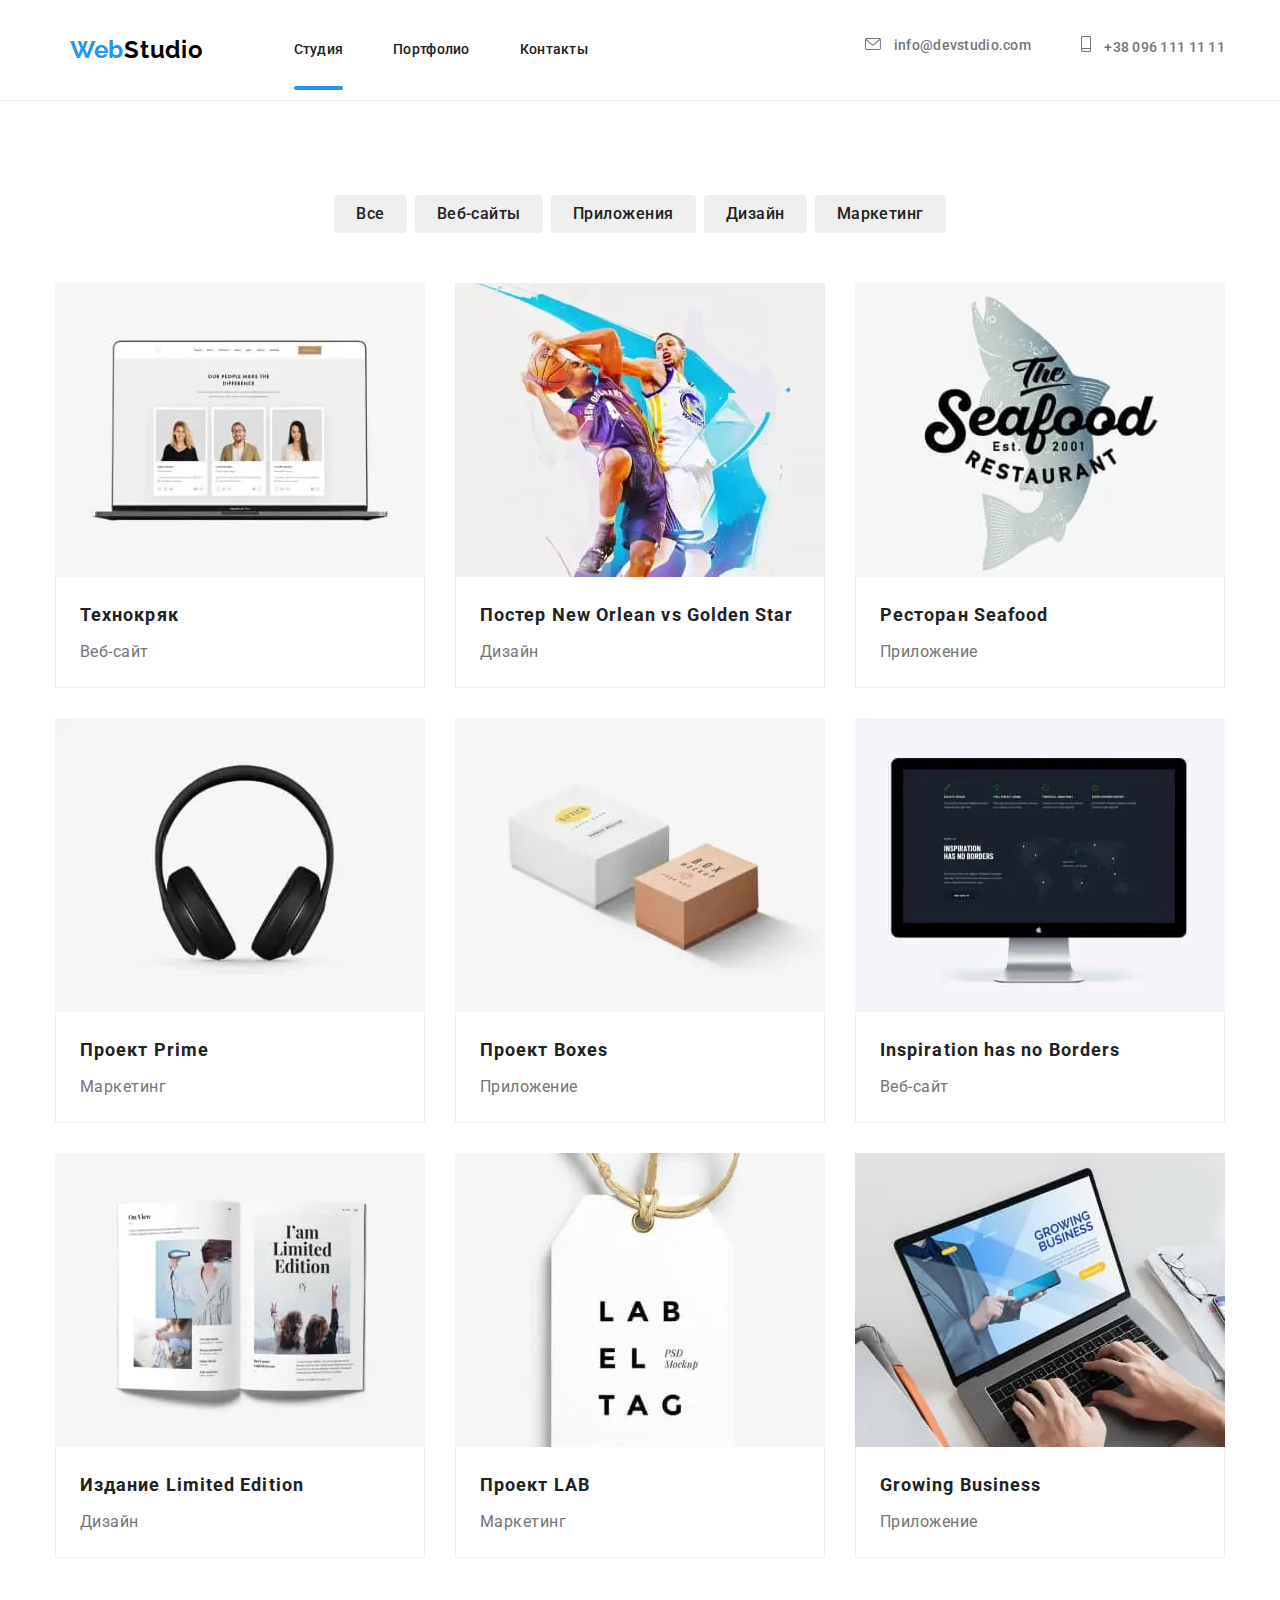
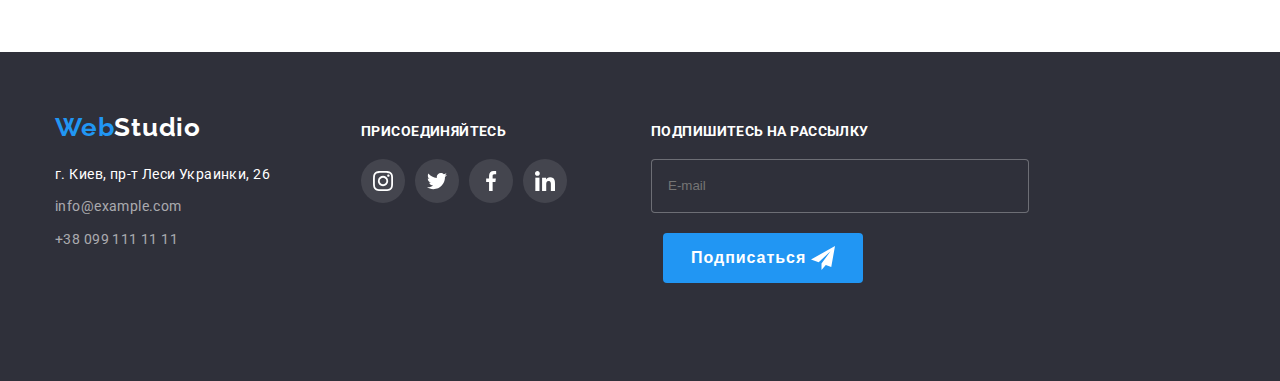
==== commit a982cdbf: "hw-8" ====
--- a/portfolio.html
+++ b/portfolio.html
@@ -29,18 +29,23 @@
           </a>
           <ul class="site-nav list">
             <li class="site-nav__item">
-              <a href="index.html" class="site-nav__link link">Студия</a>
+              <a href="index.html" class="site-nav__link current link"
+                >Студия</a
+              >
             </li>
             <li class="site-nav__item">
-              <a href="portfolio.html" class="site-nav__link current link"
-                >Портфолио</a
-              >
+              <a href="portfolio.html" class="site-nav__link link">Портфолио</a>
             </li>
             <li class="site-nav__item">
               <a href="" class="site-nav__link link">Контакты</a>
             </li>
           </ul>
         </nav>
+        <button class="header__mobile-menu-btn" type="button" data-menu-button>
+          <svg class="header__mobile-menu-icon">
+            <use href="./images/sprite.svg#mob-menu-icon"></use>
+          </svg>
+        </button>
         <ul class="contact-list list">
           <li class="contact-link-item">
             <a href="mailto:info@devstudio.com" class="contact-link link">
@@ -60,8 +65,61 @@
           </li>
         </ul>
       </div>
+      <div class="mobile-menu" data-menu>
+        <div class="container mobile-menu__container">
+          <button class="mobile-menu__close-btn" type="button" data-menu-close>
+            <svg class="mobile-menu__close-icon">
+              <use href="./images/sprite.svg#icon-close"></use>
+            </svg>
+          </button>
+          <ul class="mobile-menu__nav">
+            <li class="mobile-menu__item list">
+              <a href="index.html" class="mobile-menu__link link">Студия</a>
+            </li>
+            <li class="mobile-menu__item list">
+              <a href="portfolio.html" class="mobile-menu__link link"
+                >Портфолио</a
+              >
+            </li>
+            <li class="mobile-menu__item list">
+              <a href="" class="mobile-menu__link link">Контакты</a>
+            </li>
+          </ul>
+          <ul class="mobile-menu__contact-list list">
+            <li>
+              <a
+                class="mobile-menu__contact-link-tel link"
+                href="tel:+380961111111"
+              >
+                +38 096 111 11 11</a
+              >
+            </li>
+            <li>
+              <a
+                class="mobile-menu__contact-link-mail link"
+                href="mailto:info@devstudio.com"
+                >info@devstudio.com</a
+              >
+            </li>
+          </ul>
+
+          <ul class="mobile-menu__social-list list">
+            <li class="mobile-menu__social-item">
+              <a class="mobile-menu__social-link link" href="#">Instagram</a>
+            </li>
+            <li class="mobile-menu__social-item">
+              <a class="mobile-menu__social-link link" href="#">Twitter</a>
+            </li>
+            <li class="mobile-menu__social-item">
+              <a class="mobile-menu__social-link link" href="#">Facebook</a>
+            </li>
+            <li class="mobile-menu__social-item">
+              <a class="mobile-menu__social-link link" href="#">LinkedIn</a>
+            </li>
+          </ul>
+        </div>
+      </div>
     </header>
-    <main>
       <!-- Портфолио -->
       <section class="section">
         <div class="container">
@@ -142,7 +200,7 @@
                     цифрового шпионажа и атак на защищённые сервера конкурентов.
                   </p>
                 </div>
-                <div class="porfolio-list-content">
+                <div class="porfolio-list-content tech">
                   <h2 class="portfolio-title">Технокряк</h2>
                   <p class="portfolio-text">Веб-сайт</p>
                 </div>
@@ -770,5 +828,6 @@
         </div>
       </div>
     </footer>
+    <script src="./js/menu.js"></script>
   </body>
 </html>
--- a/css/main.min.css
+++ b/css/main.min.css
@@ -1,2 +1,2 @@
-h1,h2,h3,h4,h5,h6,p{margin-top:0;margin-bottom:0}ul,ol{margin-top:0;margin-bottom:0;padding-left:0}img{display:block}body{font-family:Roboto, sans-serif;margin:0}.link{text-decoration:none}.list{list-style:none}.section{padding-top:60px;padding-bottom:60px}@media screen and (min-width: 1200px){.section{padding-top:94px;padding-bottom:94px}}.container{width:100%;padding-left:15px;padding-right:15px;box-sizing:border-box}@media screen and (min-width: 480px){.container{width:480px;margin:0 auto}}@media screen and (min-width: 768px){.container{width:768px}}@media screen and (min-width: 1200px){.container{width:1200px}}:root{--first-color: #ffffff;--second-color: #212121;--accent-color: #2196f3;--duration: 250ms;--timing-function: cubic-bezier(0.4, 0, 0.2, 1)}.visually-hidden{position:absolute !important;clip:rect(1px 1px 1px 1px);clip:rect(1px, 1px, 1px, 1px);padding:0 !important;border:0 !important;height:1px !important;width:1px !important;overflow:hidden}.modal-btn{font-weight:700;font-size:16px;line-height:1.87;letter-spacing:0.06em;color:var(--first-color);background:var(--accent-color);cursor:pointer;padding:10px 32px;border:0;border-radius:4px;transition:background var(--timing-function) var(--duration)}.modal-btn:hover,.modal-btn:focus{background:#188ce8}.social-list-link{display:flex;justify-content:center;align-items:center;width:44px;height:44px;border-radius:50%;background-color:transparent;transition:background-color var(--timing-function) var(--duration)}.social-list-link:hover,.social-list-link:focus{background-color:var(--accent-color)}.social-list-link:hover .social-list-icon,.social-list-link:focus .social-list-icon{fill:var(--first-color)}.social-list{display:flex;justify-content:space-between}.social-list-icon{width:20px;height:20px;fill:#afb1b8;transition:fill var(--timing-function) var(--duration)}.backdrop{position:fixed;width:100vw;height:100vh;top:0;left:0;background-color:rgba(0,0,0,0.2);z-index:100;transition:opacity var(--timing-function) var(--duration),visibility var(--timing-function) var(--duration)}.is-hidden{opacity:0;visibility:hidden;pointer-events:none}.modal{position:absolute;width:528px;height:581px;background-color:var(--first-color);top:50%;left:50%;transform:translate(-50%, -50%);border-radius:4px;padding:40px}.modal-close-btn{position:absolute;top:8px;right:8px;width:30px;height:30px;padding:0;background-color:transparent;cursor:pointer;border:1px solid rgba(0,0,0,0.1);border-radius:50%;transition:transform var(--timing-function) var(--duration)}.close-btn-icon{position:absolute;top:50%;left:50%;transform:translate(-50%, -50%);width:18px;height:18px}.close-btn-icon:hover,.close-btn-icon:focus{fill:var(--accent-color)}.modal-form{display:flex;flex-direction:column}.modal-form-head{font-weight:700;font-size:20px;line-height:1.17;text-align:center;letter-spacing:0.03em;margin-bottom:12px;color:var(--second-color)}.modal-form-input{width:100%;height:40px;border:1px solid rgba(33,33,33,0.2);border-radius:4px;padding-left:42px}.modal-form-input:focus{border-color:var(--accent-color);outline:none}.modal-form-input:focus+.modal-form-icon{fill:var(--accent-color)}.modal-form-input-wrapper{position:relative;display:block;margin-top:4px}.modal-form-field{font-weight:400;font-size:12px;line-height:1.16;letter-spacing:0.01em;color:#757575;margin-top:10px}.modal-form-icon{position:absolute;top:50%;left:15px;transform:translateY(-50%);width:18px;height:18px}.modal-form-message{height:120px;width:100%;border:1px solid rgba(33,33,33,0.2);border-radius:4px;resize:none;padding:12px 16px;margin-top:4px}.modal-form-message::placeholder{font-weight:normal;font-size:14px;line-height:1.14;letter-spacing:0.01em;color:rgba(117,117,117,0.5)}.modal-form-message:focus{border-color:var(--accent-color);outline:none}.modal-form-checkbox-policy{font-weight:normal;font-size:14px;line-height:1.71;letter-spacing:0.03em;color:#757575;margin-top:20px}.modal-form-checkbox-policy::before{content:"";display:inline-block;vertical-align:middle;width:16px;height:15px;border:2px solid var(--second-color);border-radius:2px;cursor:pointer;margin-right:8px}.modal-form-checkbox:checked+.modal-form-checkbox-policy::before{background-image:url(../images/check.svg);border-color:var(--accent-color)}.modal-form-checkbox:focus+.modal-form-checkbox-policy::before{outline:var(--accent-color)}.modal-form-btn{align-self:center;font-weight:700;font-size:16px;line-height:1.87;letter-spacing:0.06em;color:var(--first-color);background:var(--accent-color);cursor:pointer;padding:10px 55px;border:0;border-radius:4px;box-shadow:0px 4px 4px rgba(0,0,0,0.15);transition:background var(--timing-function) var(--duration);margin-top:30px}.modal-form-btn:hover,.modal-form-btn:focus{background:#188ce8}.mobile-menu{position:fixed;top:0;left:0;width:100vw;height:100vh;background-color:#eb94d5;overflow:auto;opacity:0;visibility:hidden;pointer-events:none}.mobile-menu__container{position:relative;padding-top:48px;padding-bottom:48px}.mobile-menu__close-btn{position:absolute;top:10px;right:0;line-height:0;background-color:transparent;border:none;padding:0;margin-right:10px}.mobile-menu__close-icon{width:40px;height:40px;fill:#212121}.mobile-menu.is-open{opacity:1;visibility:visible;pointer-events:auto}.header{border-bottom:1px solid #ececec}.header__mobile-menu-btn{line-height:0;background-color:transparent;border:none;padding:0;margin-right:10px}.header__mobile-menu-icon{width:40px;height:40px;fill:#000000}.header-container{display:flex;justify-content:space-between;align-items:center;margin-top:10px;margin-bottom:10px}.logo-link{font-family:Raleway, sans-serif;font-weight:700;font-size:24px;line-height:1.16;letter-spacing:0.03em;margin-left:15px}.logo-web{color:var(--accent-color)}.logo-studio{color:#000000}.site-nav{display:none}.contact-list{display:none}.hero-section{background:#c4c4c4;display:flex;text-align:center;padding-top:200px;padding-bottom:200px;background-image:linear-gradient(rgba(47,48,58,0.4), rgba(47,48,58,0.4)),url("../images/bg-hero/bg-hero-pc.jpg");background-size:cover;max-width:1600px;margin:0 auto}.hero-title{font-weight:900;font-size:44px;line-height:1.36;text-align:center;letter-spacing:0.06em;text-transform:uppercase;color:var(--first-color);margin-bottom:30px}.feature__list-icon{display:flex;justify-content:center;align-items:center;margin-bottom:30px;background-color:#f5f4fa;border-radius:4px;width:450px;height:120px}.feature__icon{width:70px;height:70px}.feature__title{font-weight:700;font-size:14px;line-height:1.14;letter-spacing:0.03em;text-transform:uppercase;color:var(--second-color);margin-bottom:10px;text-align:center}.feature__text{font-weight:400;font-size:14px;line-height:1.71;letter-spacing:0.03em;color:#757575}.feature__list-item{margin-bottom:30px}@media screen and (min-width: 768px){.feature__list-icon{width:354px}.feature__list{display:flex;flex-wrap:wrap;margin-left:-30px}.feature__list-item{flex-basis:calc((100% - 60px) / 2);margin-left:30px}.feature__title{text-align:left}}@media screen and (min-width: 1200px){.feature__list-icon{width:270px}.feature__list{justify-content:space-between;margin-left:-30px}.feature__list-item{flex-basis:calc((100% - 120px) / 4);margin-left:30px}}.about-section{padding-bottom:94px;display:none}@media screen and (min-width: 1200px){.about-section{display:block}.section-title{font-weight:700;font-size:36px;line-height:1.16;text-align:center;letter-spacing:0.03em;color:var(--second-color);margin-bottom:50px}.about-section-list{display:flex;flex-wrap:wrap;margin-left:-30px;margin-top:-50px}.about-section-item{flex-basis:calc((100% - 90px) / 3);margin-left:30px;margin-top:50px}.about-img-wrapper{position:relative}.about-img-overlay{position:absolute;bottom:0;left:0;font-weight:700;font-size:16px;line-height:1.17;letter-spacing:0.03em;text-transform:uppercase;padding-top:27px;padding-bottom:27px;text-align:center;width:100%;background-color:rgba(47,48,58,0.8);color:var(--first-color)}.about-picture{width:370px;height:294px}}.team{background-color:#f5f4fa}.team__title{font-weight:500;font-size:16px;line-height:1.18;letter-spacing:0.03em;color:var(--second-color);margin-bottom:10px}.team__list{display:flex;flex-wrap:wrap;margin-left:-30px;margin-top:-30px}.team__list-item{flex-basis:calc((100% - 120px) / 4);margin-left:30px;margin-top:30px;background-color:#ffffff;box-shadow:0px 1px 3px rgba(0,0,0,0.12),0px 1px 1px rgba(0,0,0,0.14),0px 2px 1px rgba(0,0,0,0.2);border-radius:0px 0px 4px 4px}.team__list-content{padding-top:30px;padding-bottom:30px;text-align:center;padding-left:32px;padding-right:32px}.team__position{font-weight:400;font-size:16px;line-height:1.18;letter-spacing:0.03em;color:#757575;margin-bottom:16px}.client-list{display:flex;justify-content:space-between;align-items:center}.client-link{display:flex;width:170px;height:90px;align-items:center;justify-content:center;border-radius:4px;border:1px solid #afb1b8;transition:border-color var(--timing-function) var(--duration)}.client-link:hover,.client-link:focus{border-color:var(--accent-color)}.client-link:hover .client-icon,.client-link:focus .client-icon{fill:var(--accent-color)}.client-icon{width:106px;height:60px;fill:#afb1b8;transition:fill var(--timing-function) var(--duration)}footer{background:#2f303a;padding-top:60px;padding-bottom:60px}.footer-container{display:flex;align-items:baseline}.contact-footer{margin-right:70px}.add-link{font-style:normal;font-weight:400;font-size:14px;line-height:1.71;letter-spacing:0.03em;color:var(--first-color);display:inline-block;margin-bottom:9px}.footer-logo{margin-bottom:20px}.logo-studio-footer{color:var(--first-color)}.contact-link{font-style:normal;font-weight:400;font-size:14px;line-height:1.71;letter-spacing:0.03em;color:rgba(255,255,255,0.6);margin-bottom:9px;cursor:pointer;transition:color var(--timing-function) var(--duration)}.join-title{font-style:normal;font-weight:700;font-size:14px;line-height:1.17;letter-spacing:0.03em;color:var(--first-color);margin-bottom:20px}.join-list{display:flex}.join-footer-link{display:flex;justify-content:center;align-items:center;width:44px;height:44px;border-radius:50%;background-color:rgba(255,255,255,0.1);margin-right:10px;transition:background-color var(--timing-function) var(--duration)}.join-footer-link:hover,.join-footer-link:focus{background-color:var(--accent-color)}.join-icon{fill:#ffffff;width:20px;height:20px}.footer-email-input{margin-left:74px}.footer-input-title{font-style:normal;text-transform:uppercase;font-weight:700;font-size:14px;line-height:1.17;letter-spacing:0.03em;color:var(--first-color);margin-bottom:20px}.footer-form-input{width:358px;height:50px;padding-left:16px;border:1px solid rgba(255,255,255,0.3);border-radius:4px;background-color:#2f303a;color:var(--first-color)}.footer-form-btn{display:inline-flex;position:relative;margin-left:12px;padding:10px 28px;min-width:200px;background-color:var(--accent-color);color:var(--first-color);text-align:center;font-weight:700;font-size:16px;line-height:1.87;letter-spacing:0.06em;border-radius:4px;border:none;cursor:pointer;transition:box-shadow var(--timing-function) var(--duration)}.footer-form-btn:hover,.footer-form-btn:focus{background:#188ce8}.footer-form-btn-icon{position:absolute;width:24px;height:24px;right:28px;bottom:13px}.portfolio-section{display:flex;justify-content:center;margin-left:-8px;margin-bottom:50px}.portfolio-list{display:flex;flex-wrap:wrap;margin-left:-30px;margin-top:-30px}.portfolio-list-img{flex-basis:calc((100% - 90px) / 3);margin-left:30px;margin-top:30px;transition:box-shadow var(--timing-function) var(--duration)}.portfolio-list-img:hover,.portfolio-list-img:focus{box-shadow:0px 1px 1px rgba(0,0,0,0.12),0px 4px 4px rgba(0,0,0,0.06),1px 4px 6px rgba(0,0,0,0.16)}.portfolio-img-wrapper{position:relative;overflow:hidden}.portfolio-overlay{position:absolute;top:0;left:0;width:100%;height:100%;font-family:Roboto, sans-serif;font-weight:400;font-size:18px;line-height:1.55;letter-spacing:0.03em;color:var(--first-color);padding:63px 24px;background-color:rgba(33,150,243,0.9);overflow:auto;transform:translateY(100%);transition:transform var(--timing-function) var(--duration)}.portfolio-link-wrapper:hover .portfolio-overlay,.portfolio-link-wrapper:focus .portfolio-overlay{transform:translateY(0%)}.portfolio-btn{font-family:Roboto, sans-serif;font-weight:500;font-size:16px;line-height:1.62;text-align:center;letter-spacing:0.03em;color:var(--second-color);padding:6px 22px;flex-basis:calc((100% - 40px) / 8);margin-left:8px;border:0;border-radius:4px;cursor:pointer;transition:background var(--timing-function) var(--duration),color var(--timing-function) var(--duration)}.portfolio-btn:hover,.portfolio-btn:focus{background:var(--accent-color);color:var(--first-color)}.portfolio-title{font-weight:700;font-size:18px;line-height:2;letter-spacing:0.06em;color:var(--second-color);margin-bottom:4px}.portfolio-text{font-weight:400;font-size:16px;line-height:1.87;letter-spacing:0.03em;color:#757575}.porfolio-list-content{border:1px solid #eeeeee;border-top:0;box-sizing:border-box;padding:20px 24px}
+h1,h2,h3,h4,h5,h6,p{margin-top:0;margin-bottom:0}ul,ol{margin-top:0;margin-bottom:0;padding-left:0}img{display:block}body{font-family:Roboto, sans-serif;margin:0}.link{text-decoration:none}.list{list-style:none}.section{padding-top:60px;padding-bottom:60px}@media screen and (min-width: 1200px){.section{padding-top:94px;padding-bottom:94px}}.container{width:100%;padding-left:15px;padding-right:15px;box-sizing:border-box}@media screen and (min-width: 480px){.container{width:480px;margin:0 auto}}@media screen and (min-width: 768px){.container{width:768px}}@media screen and (min-width: 1200px){.container{width:1200px}}:root{--first-color: #ffffff;--second-color: #212121;--accent-color: #2196f3;--duration: 250ms;--timing-function: cubic-bezier(0.4, 0, 0.2, 1)}.visually-hidden{position:absolute !important;clip:rect(1px 1px 1px 1px);clip:rect(1px, 1px, 1px, 1px);padding:0 !important;border:0 !important;height:1px !important;width:1px !important;overflow:hidden}.modal-btn{font-weight:700;font-size:16px;line-height:1.87;letter-spacing:0.06em;color:var(--first-color);background:var(--accent-color);cursor:pointer;padding:10px 32px;border:0;border-radius:4px;transition:background var(--timing-function) var(--duration)}.modal-btn:hover,.modal-btn:focus{background:#188ce8}.social-list{display:flex;justify-content:center}.social-list-item:not(:last-child){margin-right:10px}.social-list-link{display:flex;justify-content:center;align-items:center;width:44px;height:44px;border-radius:50%;background-color:transparent;transition:background-color var(--timing-function) var(--duration)}.social-list-link:hover,.social-list-link:focus{background-color:var(--accent-color)}.social-list-link:hover .social-list-icon,.social-list-link:focus .social-list-icon{fill:var(--first-color)}.social-list-icon{width:20px;height:20px;fill:#afb1b8;transition:fill var(--timing-function) var(--duration)}.backdrop{position:fixed;width:100vw;height:100vh;top:0;left:0;background-color:rgba(0,0,0,0.2);z-index:100;transition:opacity var(--timing-function) var(--duration),visibility var(--timing-function) var(--duration)}.is-hidden{opacity:0;visibility:hidden;pointer-events:none}.modal{position:absolute;width:450px;height:609px;background-color:var(--first-color);top:50%;left:50%;transform:translate(-50%, -50%);border-radius:4px;padding:40px}@media screen and (min-width: 1200px){.modal{width:528px;height:581px}}.modal-close-btn{position:absolute;top:8px;right:8px;width:30px;height:30px;padding:0;background-color:transparent;cursor:pointer;border:1px solid rgba(0,0,0,0.1);border-radius:50%;transition:transform var(--timing-function) var(--duration)}.close-btn-icon{position:absolute;top:50%;left:50%;transform:translate(-50%, -50%);width:18px;height:18px}.close-btn-icon:hover,.close-btn-icon:focus{fill:var(--accent-color)}.modal-form{display:flex;flex-direction:column}.modal-form-head{font-weight:700;font-size:20px;line-height:1.17;text-align:center;letter-spacing:0.03em;margin-bottom:12px;color:var(--second-color)}.modal-form-input{width:100%;height:40px;border:1px solid rgba(33,33,33,0.2);border-radius:4px;padding-left:42px}.modal-form-input:focus{border-color:var(--accent-color);outline:none}.modal-form-input:focus+.modal-form-icon{fill:var(--accent-color)}.modal-form-input-wrapper{position:relative;display:block;margin-top:4px}.modal-form-field{font-weight:400;font-size:12px;line-height:1.16;letter-spacing:0.01em;color:#757575;margin-top:10px}.modal-form-icon{position:absolute;top:50%;left:15px;transform:translateY(-50%);width:18px;height:18px}.modal-form-message{height:120px;width:100%;border:1px solid rgba(33,33,33,0.2);border-radius:4px;resize:none;padding:12px 16px;margin-top:4px}.modal-form-message::placeholder{font-weight:normal;font-size:14px;line-height:1.14;letter-spacing:0.01em;color:rgba(117,117,117,0.5)}.modal-form-message:focus{border-color:var(--accent-color);outline:none}.modal-form-checkbox-policy{font-weight:normal;font-size:14px;line-height:1.71;letter-spacing:0.03em;color:#757575;margin-top:20px}.modal-form-checkbox-policy::before{content:"";display:inline-block;vertical-align:middle;width:16px;height:15px;border:2px solid var(--second-color);border-radius:2px;cursor:pointer;margin-right:8px}.modal-form-checkbox:checked+.modal-form-checkbox-policy::before{background-image:url(../images/check.svg);border-color:var(--accent-color)}.modal-form-checkbox:focus+.modal-form-checkbox-policy::before{outline:var(--accent-color)}.modal-form-btn{align-self:center;font-weight:700;font-size:16px;line-height:1.87;letter-spacing:0.06em;color:var(--first-color);background:var(--accent-color);cursor:pointer;padding:10px 55px;border:0;border-radius:4px;box-shadow:0px 4px 4px rgba(0,0,0,0.15);transition:background var(--timing-function) var(--duration);margin-top:30px}.modal-form-btn:hover,.modal-form-btn:focus{background:#188ce8}@media screen and (max-width: 767px){.mobile-menu{position:fixed;top:0;left:0;width:100vw;height:100vh;overflow:auto;opacity:0;visibility:hidden;pointer-events:none;background-color:var(--first-color)}.mobile-menu__container{position:relative;padding-top:48px;padding-bottom:48px}.mobile-menu__close-btn{position:absolute;top:10px;right:0;line-height:0;background-color:transparent;border:none;padding:0;margin-right:10px;transition:color var(--duration) var(--timing-function)}.mobile-menu__close-icon{width:40px;height:40px;fill:var(--second-color)}.mobile-menu__close-icon:hover,.mobile-menu__close-icon:focus{fill:var(--accent-color)}.mobile-menu.is-open{opacity:1;visibility:visible;pointer-events:auto}.mobile-menu__item:not(:last-child){margin-bottom:32px}.mobile-menu__link{font-weight:500;font-size:40px;line-height:1.17;letter-spacing:0.02em;color:var(--second-color);transition:color var(--duration) var(--timing-function)}.mobile-menu__link:hover,.mobile-menu__link:focus{color:var(--accent-color)}.mobile-menu__contact-list{margin-top:306px;margin-bottom:34px}.mobile-menu__contact-link-tel{display:block;margin-bottom:32px;font-weight:500;font-size:34px;line-height:1.17;letter-spacing:0.02em;color:var(--second-color);transition:color var(--duration) var(--timing-function)}.mobile-menu__contact-link-tel:hover,.mobile-menu__contact-link-tel:focus{color:var(--accent-color)}.mobile-menu__contact-link-mail{font-weight:500;font-size:24px;line-height:1.16;letter-spacing:0.02em;color:#757575;transition:color var(--duration) var(--timing-function)}.mobile-menu__contact-link-mail:hover,.mobile-menu__contact-link-mail:focus{color:var(--accent-color)}.mobile-menu__social-list{display:flex}.mobile-menu__social-item{display:flex}.mobile-menu__social-link{font-weight:500;font-size:18px;line-height:1.22;letter-spacing:0.02em;color:var(--accent-color)}.mobile-menu__social-link::after{content:"";border:1px solid rgba(33,33,33,0.2);transform:rotate(90deg);margin-left:10px;margin-right:10px}}@media screen and (min-width: 768px){.mobile-menu{display:none}}.header{border-bottom:1px solid #ececec}.header .header-container{display:flex;justify-content:space-between;align-items:center;margin-top:10px;margin-bottom:10px}.header .logo-link{font-family:Raleway, sans-serif;font-weight:700;font-size:24px;line-height:1.16;letter-spacing:0.03em;margin-left:15px}.header .logo-web{color:var(--accent-color)}.header .logo-studio{color:#000000}@media screen and (max-width: 767px){.header .site-nav{display:none}.header .contact-list{display:none}.header .header__mobile-menu-btn{line-height:0;background-color:transparent;border:none;padding:0;margin-right:10px;transition:color var(--duration) var(--timing-function)}.header .header__mobile-menu-icon{width:40px;height:40px;fill:#000000}.header .header__mobile-menu-icon:hover,.header .header__mobile-menu-icon:focus{fill:var(--accent-color)}}@media screen and (min-width: 768px){.logo-link{margin-top:26px;margin-bottom:26px;margin-right:88px}.header__mobile-menu-btn{display:none}.header__close-btn{display:none}.navigation{display:flex;align-items:center}.site-nav{display:flex}.site-nav__link.current::after{content:"";position:absolute;display:block;left:0;bottom:0;width:100%;height:4px;border-radius:2px;background-color:var(--accent-color)}.current{color:var(--accent-color)}.site-nav__link{font-weight:500;font-size:14px;line-height:1.14;letter-spacing:0.02em;color:var(--second-color);position:relative;display:block;padding-top:32px;padding-bottom:32px;transition:color var(--duration) var(--timing-function)}.site-nav__link:hover,.site-nav__link:focus{color:var(--accent-color)}.site-nav__item:not(:last-child){margin-right:50px}.contact-list{display:block;margin-left:auto;justify-content:center;align-items:center}.contact-list .link{font-weight:500;font-size:14px;line-height:1.14;letter-spacing:0.02em;color:#757575}.contact-link-item{display:flex;justify-content:flex-start;align-items:center;fill:#757575}.contact-icon{margin-right:8px;transition:fill var(--timing-function) var(--duration)}.contact-link:hover .contact-icon,.contact-link:focus .contact-icon{fill:currentColor}.contact-link:hover,.contact-link:focus{color:var(--accent-color)}}@media screen and (min-width: 1200px){.logo-link{font-family:Raleway, sans-serif;font-weight:700;font-size:26px;line-height:1.19;letter-spacing:0.03em;margin-right:90px}.contact-list{display:flex;justify-content:space-between}.contact-link-item{display:flex;justify-content:center;align-items:center;margin-left:50px}.contact-icon{margin-right:10px}}.hero-section{background:#c4c4c4;display:flex;text-align:center;padding-top:118px;padding-bottom:118px;background-image:linear-gradient(rgba(47,48,58,0.4), rgba(47,48,58,0.4)),url("../images/bg-hero/bg-hero-mob.jpg");background-size:cover;margin:0 auto;width:100%;background-position:center;background-repeat:no-repeat}@media (min-device-pixel-ratio: 2) and (max-width: 767px), (-webkit-min-device-pixel-ratio: 2), (min-resolution: 192dpi) and (max-width: 767px), (min-resolution: 2dppx) and (max-width: 767px){.hero-section{background-image:linear-gradient(rgba(47,48,58,0.4), rgba(47,48,58,0.4)),url("../images/bg-hero/bg-hero-mob@2x.jpg")}}@media screen and (min-width: 768px){.hero-section{background-image:linear-gradient(rgba(47,48,58,0.4), rgba(47,48,58,0.4)),url("../images/bg-hero/bg-hero-tab.jpg")}}@media (min-device-pixel-ratio: 2) and (min-width: 768px), (min-resolution: 192dpi) and (min-width: 768px), (min-resolution: 2dppx) and (min-width: 768px){.hero-section{background-image:linear-gradient(rgba(47,48,58,0.4), rgba(47,48,58,0.4)),url("../images/bg-hero/bg-hero-tab@2x.jpg")}}@media screen and (min-width: 1200px){.hero-section{background-image:linear-gradient(rgba(47,48,58,0.4), rgba(47,48,58,0.4)),url("../images/bg-hero/bg-hero-pc.jpg")}}@media (min-device-pixel-ratio: 2) and (min-width: 1200px), (min-resolution: 192dpi) and (min-width: 1200px), (min-resolution: 2dppx) and (min-width: 1200px){.hero-section{background-image:linear-gradient(rgba(47,48,58,0.4), rgba(47,48,58,0.4)),url("../images/bg-hero/bg-hero-pc@2x.jpg")}}.hero-title{font-weight:900;font-size:26px;line-height:1.61;text-align:center;letter-spacing:0.06em;text-transform:uppercase;color:var(--first-color);margin-bottom:30px}@media screen and (min-width: 1200px){.hero-title{font-size:44px;line-height:1.36}.hero-section{padding-top:200px;padding-bottom:200px;max-width:1600px}}.feature__list-icon{display:flex;justify-content:center;align-items:center;margin-bottom:30px;background-color:#f5f4fa;border-radius:4px;width:450px;height:120px}.feature__icon{width:70px;height:70px}.feature__title{font-weight:700;font-size:14px;line-height:1.14;letter-spacing:0.03em;text-transform:uppercase;color:var(--second-color);margin-bottom:10px;text-align:center}.feature__text{font-weight:400;font-size:14px;line-height:1.71;letter-spacing:0.03em;color:#757575}.feature__list-item{margin-bottom:30px}@media screen and (min-width: 768px){.feature__list-icon{width:354px}.feature__list{display:flex;flex-wrap:wrap;margin-left:-30px}.feature__list-item{flex-basis:calc((100% - 60px) / 2);margin-left:30px}.feature__title{text-align:left}}@media screen and (min-width: 1200px){.feature__list-icon{width:270px}.feature__list{justify-content:space-between;margin-left:-30px}.feature__list-item{flex-basis:calc((100% - 120px) / 4);margin-left:30px}}.about-section{padding-bottom:94px;display:none}@media screen and (max-width: 1199px){.section-title{font-weight:700;font-size:28px;line-height:1.17;text-align:center;letter-spacing:0.03em;color:var(--second-color);margin-bottom:30px}}@media screen and (min-width: 1200px){.about-section{display:block}.section-title{font-weight:700;font-size:36px;line-height:1.16;text-align:center;letter-spacing:0.03em;color:var(--second-color);margin-bottom:50px}.about-section-list{display:flex;flex-wrap:wrap;margin-left:-30px;margin-top:-50px}.about-section-item{flex-basis:calc((100% - 90px) / 3);margin-left:30px;margin-top:50px}.about-img-wrapper{position:relative}.about-img-overlay{position:absolute;bottom:0;left:0;font-weight:700;font-size:16px;line-height:1.17;letter-spacing:0.03em;text-transform:uppercase;padding-top:27px;padding-bottom:27px;text-align:center;width:100%;background-color:rgba(47,48,58,0.8);color:var(--first-color)}.about-picture{width:370px;height:294px}}.team{background-color:#f5f4fa}.team__title{font-weight:500;font-size:16px;line-height:1.18;letter-spacing:0.03em;color:var(--second-color);margin-bottom:10px}.team__position{font-weight:400;font-size:16px;line-height:1.18;letter-spacing:0.03em;color:#757575;margin-bottom:16px}.team__photo{max-width:100%;height:auto;margin-bottom:30px}@media screen and (min-width: 480px){.team__photo{width:450px}}@media screen and (min-width: 768px){.team__photo{width:354px}}@media screen and (min-width: 1200px){.team__photo{width:270px}}@media screen and (min-width: 768px){.team__list{display:flex;flex-wrap:wrap;margin-left:-30px;margin-top:-30px}}.team__list-item{background-color:#ffffff;box-shadow:0px 1px 3px rgba(0,0,0,0.12),0px 1px 1px rgba(0,0,0,0.14),0px 2px 1px rgba(0,0,0,0.2);border-radius:0px 0px 4px 4px;margin-top:30px}@media screen and (min-width: 768px){.team__list-item{flex-basis:calc((100% - 60px) / 2);margin-left:30px}}@media screen and (min-width: 1200px){.team__list-item{flex-basis:calc((100% - 120px) / 4)}}.team__list-content{padding-top:30px;padding-bottom:24px;text-align:center;padding-left:32px;padding-right:32px}@media screen and (min-width: 768px){.team__list-content{padding-bottom:30px}}.section-title.team{text-align:center;margin-bottom:30px}.client-icon{width:106px;height:60px;fill:#afb1b8;transition:fill var(--timing-function) var(--duration)}.client-list{display:flex;flex-wrap:wrap;margin-left:-30px}@media screen and (max-width: 1199px){.client-list{margin-top:-30px}}.client-link{display:flex;align-items:center;justify-content:center;height:90px;border-radius:4px;border:1px solid #afb1b8;transition:border-color var(--timing-function) var(--duration)}.client-link:hover,.client-link:focus{border-color:var(--accent-color)}.client-link:hover .client-icon,.client-link:focus .client-icon{fill:var(--accent-color)}@media screen and (max-width: 767px){.client-link{margin-top:30px;width:210px;flex-basis:calc((100% - 60px) / 2);margin-left:30px}}@media screen and (min-width: 768px){.client-link{margin-top:30px;width:226px;flex-basis:calc((100% - 90px) / 3);margin-left:30px}}@media screen and (min-width: 1200px){.client-link{margin-top:0;width:170px;flex-basis:calc((100% - 180px) / 6);margin-left:30px}}footer{display:flex;background:#2f303a;padding-top:60px;padding-bottom:60px}.footer-container{display:flex;align-items:baseline}@media screen and (max-width: 767px){.footer-container{display:inline-block;align-items:center;justify-content:center}}@media screen and (max-width: 1199px){.footer-container{flex-wrap:wrap;justify-content:space-around;text-align:center}}.contact-footer{margin-bottom:60px}@media screen and (min-width: 1200px){.contact-footer{margin-right:70px}}.add-link{font-style:normal;font-weight:400;font-size:14px;line-height:1.71;letter-spacing:0.03em;color:var(--first-color);display:inline-block;margin-bottom:9px}.footer-logo{font-family:Raleway, serif;font-size:24px;line-height:1.16;letter-spacing:0.03em;margin-bottom:20px}@media screen and (max-width: 1199px){.footer-logo{text-align:center}}.logo-web{color:var(--accent-color)}.logo-studio-footer{color:var(--first-color)}.contact-link{font-style:normal;font-weight:400;font-size:14px;line-height:1.71;letter-spacing:0.03em;color:rgba(255,255,255,0.6);margin-bottom:9px;cursor:pointer;transition:color var(--timing-function) var(--duration)}@media screen and (max-width: 1199px){.join-container{margin-bottom:60px}}.join-title{font-style:normal;font-weight:700;font-size:14px;line-height:1.17;letter-spacing:0.03em;color:var(--first-color);margin-bottom:20px}.join-list{display:flex}@media screen and (max-width: 1199px){.join-list{align-items:center;justify-content:center}}.join-footer-link{display:flex;justify-content:center;align-items:center;width:44px;height:44px;border-radius:50%;background-color:rgba(255,255,255,0.1);margin-right:10px;transition:background-color var(--timing-function) var(--duration)}.join-footer-link:hover,.join-footer-link:focus{background-color:var(--accent-color)}.footer-input-title{font-style:normal;text-transform:uppercase;font-weight:700;font-size:14px;line-height:1.17;letter-spacing:0.03em;color:var(--first-color);margin-bottom:20px}.footer-form-input{margin-bottom:20px;width:450px;height:50px;padding-left:16px;border:1px solid rgba(255,255,255,0.3);border-radius:4px;background-color:#2f303a;color:var(--first-color)}@media screen and (min-width: 1200px){.footer-form-input{width:358px}}.footer-form-btn{display:inline-flex;position:relative;margin-left:12px;padding:10px 28px;min-width:200px;background-color:var(--accent-color);color:var(--first-color);text-align:center;font-weight:700;font-size:16px;line-height:1.87;letter-spacing:0.06em;border-radius:4px;border:none;cursor:pointer;transition:box-shadow var(--timing-function) var(--duration)}.footer-form-btn:hover,.footer-form-btn:focus{background:#188ce8}.footer-form-btn-icon{position:absolute;width:24px;height:24px;right:28px;bottom:13px}.join-icon{fill:#ffffff;width:20px;height:20px}@media screen and (min-width: 1200px){.footer-email-input{margin-left:74px}}.portfolio-section{display:flex;justify-content:center;margin-left:-8px;margin-bottom:50px}@media screen and (max-width: 767px){.portfolio-section{flex-wrap:wrap;justify-content:start}}.portfolio-list{display:flex;flex-wrap:wrap;margin-left:-30px;margin-top:-30px}.portfolio-list-img{margin-left:30px;margin-top:30px;transition:box-shadow var(--timing-function) var(--duration)}.portfolio-list-img:hover,.portfolio-list-img:focus{box-shadow:0px 1px 1px rgba(0,0,0,0.12),0px 4px 4px rgba(0,0,0,0.06),1px 4px 6px rgba(0,0,0,0.16)}@media screen and (min-width: 768px){.portfolio-list-img{flex-basis:calc((100% - 60px) / 2)}}@media screen and (min-width: 1200px){.portfolio-list-img{flex-basis:calc((100% - 90px) / 3)}}@media screen and (min-width: 768px) and (max-width: 1199px){.porfolio-list-content.tech{padding-bottom:56px}}.portfolio-img-wrapper{position:relative;overflow:hidden}.portfolio-overlay{position:absolute;top:0;left:0;width:100%;height:100%;font-family:Roboto, sans-serif;font-weight:400;font-size:18px;line-height:1.55;letter-spacing:0.03em;color:var(--first-color);padding:63px 24px;background-color:rgba(33,150,243,0.9);overflow:auto;transform:translateY(100%);transition:transform var(--timing-function) var(--duration)}.portfolio-link-wrapper:hover .portfolio-overlay,.portfolio-link-wrapper:focus .portfolio-overlay{transform:translateY(0%)}.portfolio-btn{font-family:Roboto, sans-serif;font-weight:500;font-size:16px;line-height:1.62;text-align:center;letter-spacing:0.03em;color:var(--second-color);padding:6px 22px;flex-basis:calc((100% - 40px) / 8);margin-left:8px;border:0;border-radius:4px;cursor:pointer;transition:background var(--timing-function) var(--duration),color var(--timing-function) var(--duration)}.portfolio-btn:hover,.portfolio-btn:focus{background:var(--accent-color);color:var(--first-color)}@media screen and (max-width: 767px){.portfolio-btn{margin-bottom:15px}}.portfolio-title{font-weight:700;font-size:18px;line-height:2;letter-spacing:0.06em;color:var(--second-color);margin-bottom:4px}.portfolio-text{font-weight:400;font-size:16px;line-height:1.87;letter-spacing:0.03em;color:#757575}.porfolio-list-content{border:1px solid #eeeeee;border-top:0;box-sizing:border-box;padding:20px 24px}
 /*# sourceMappingURL=main.min.css.map */